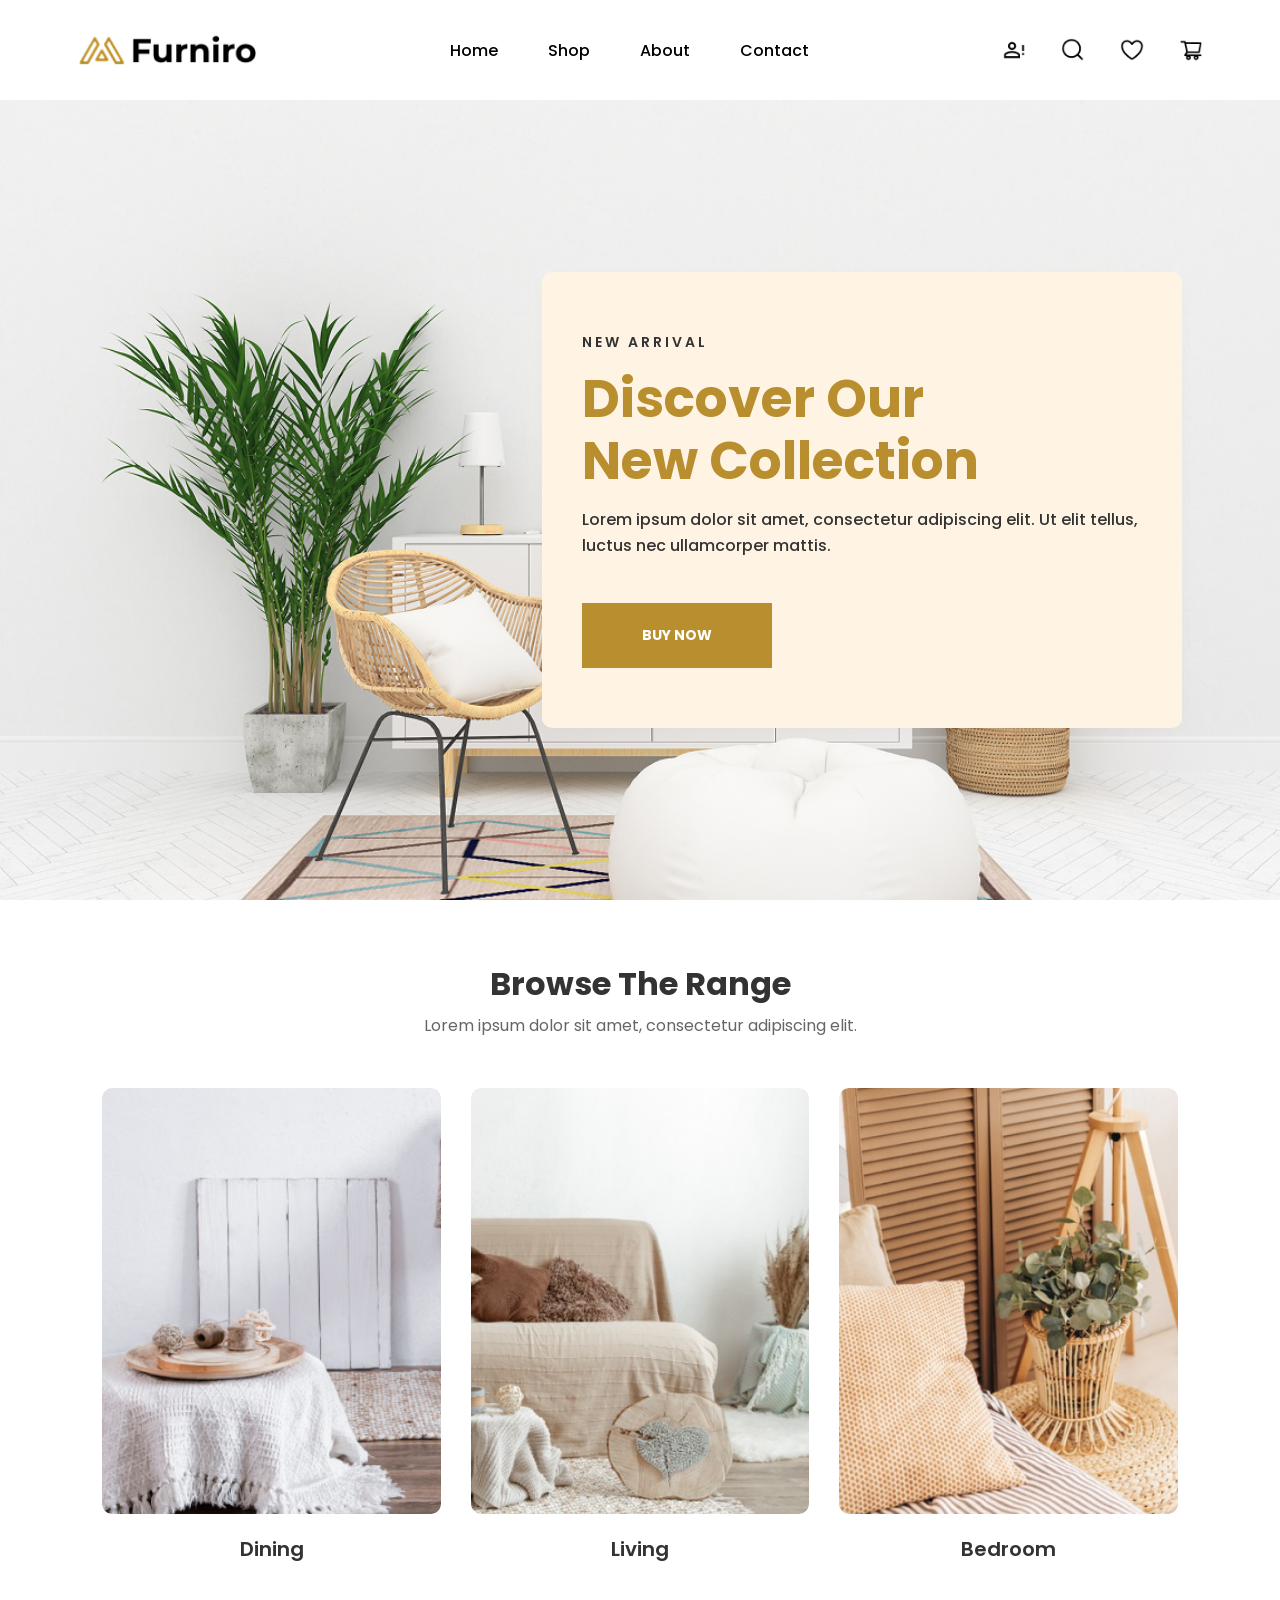
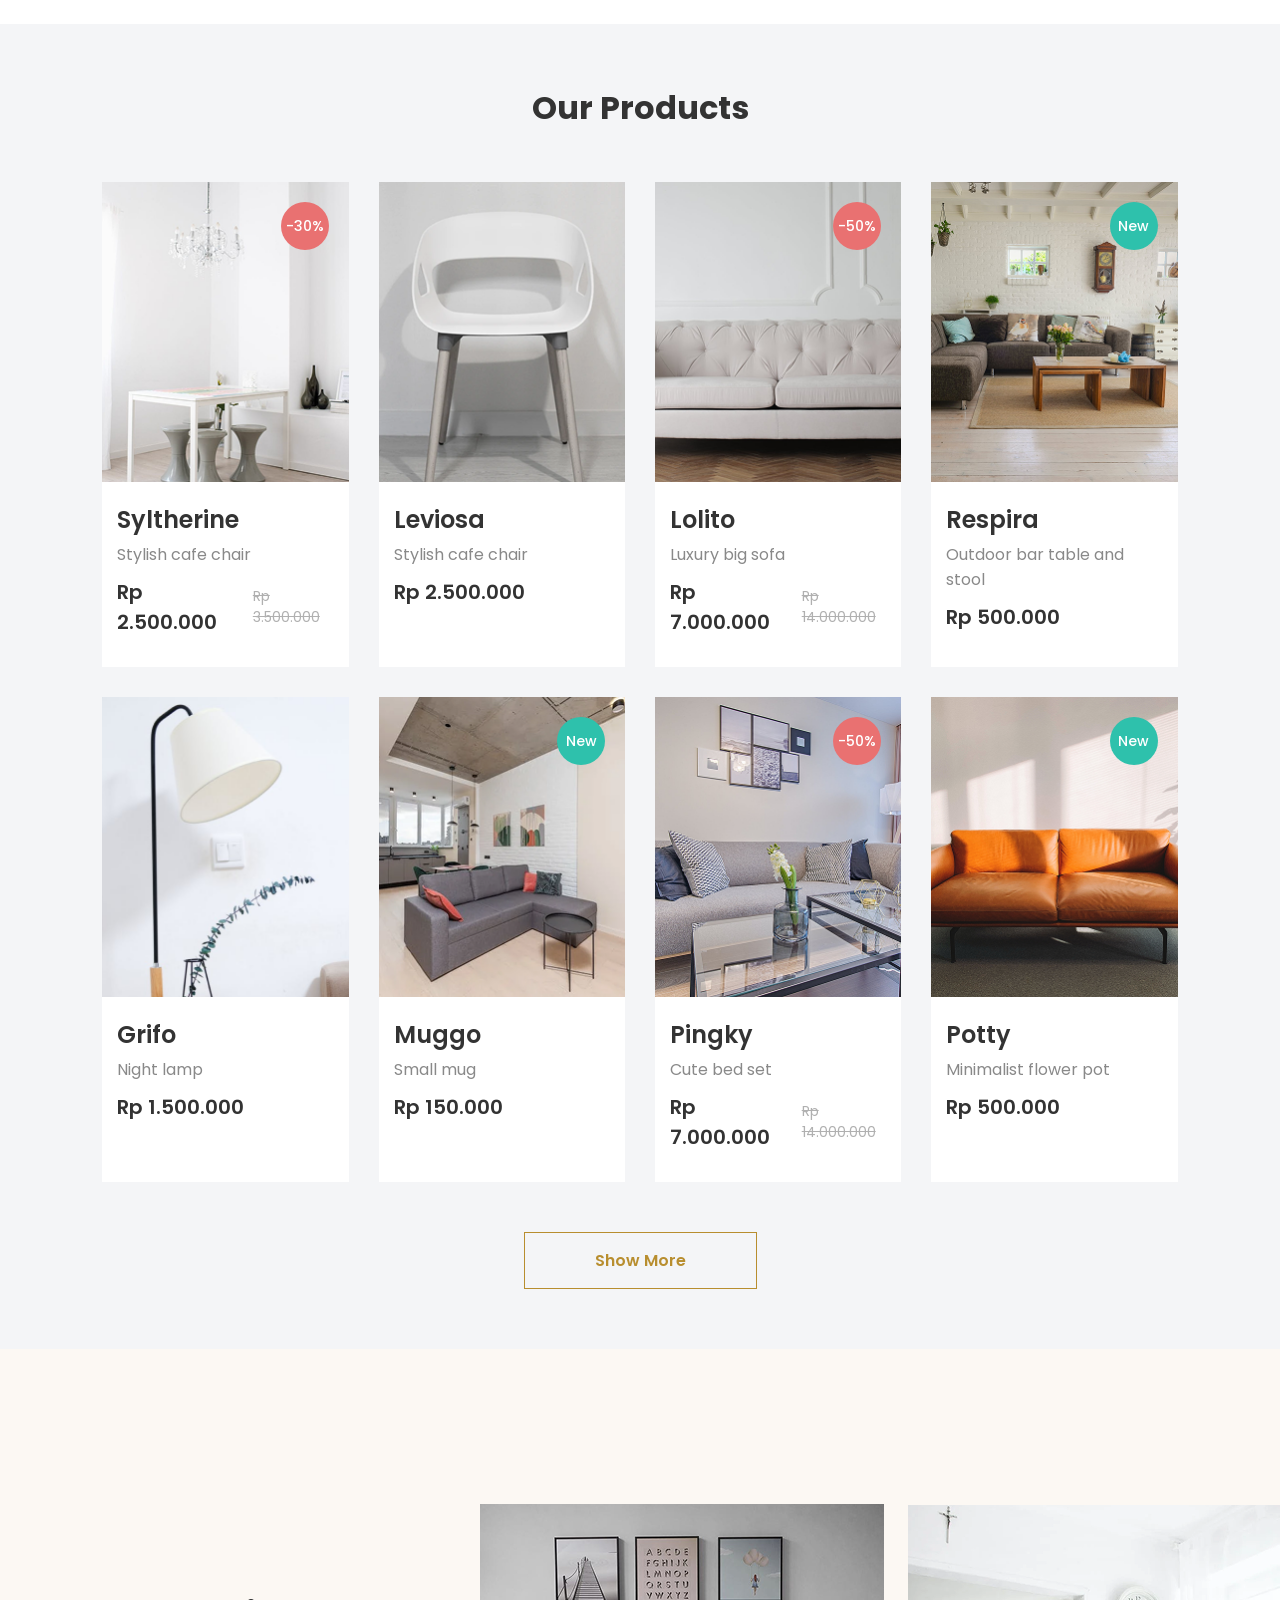
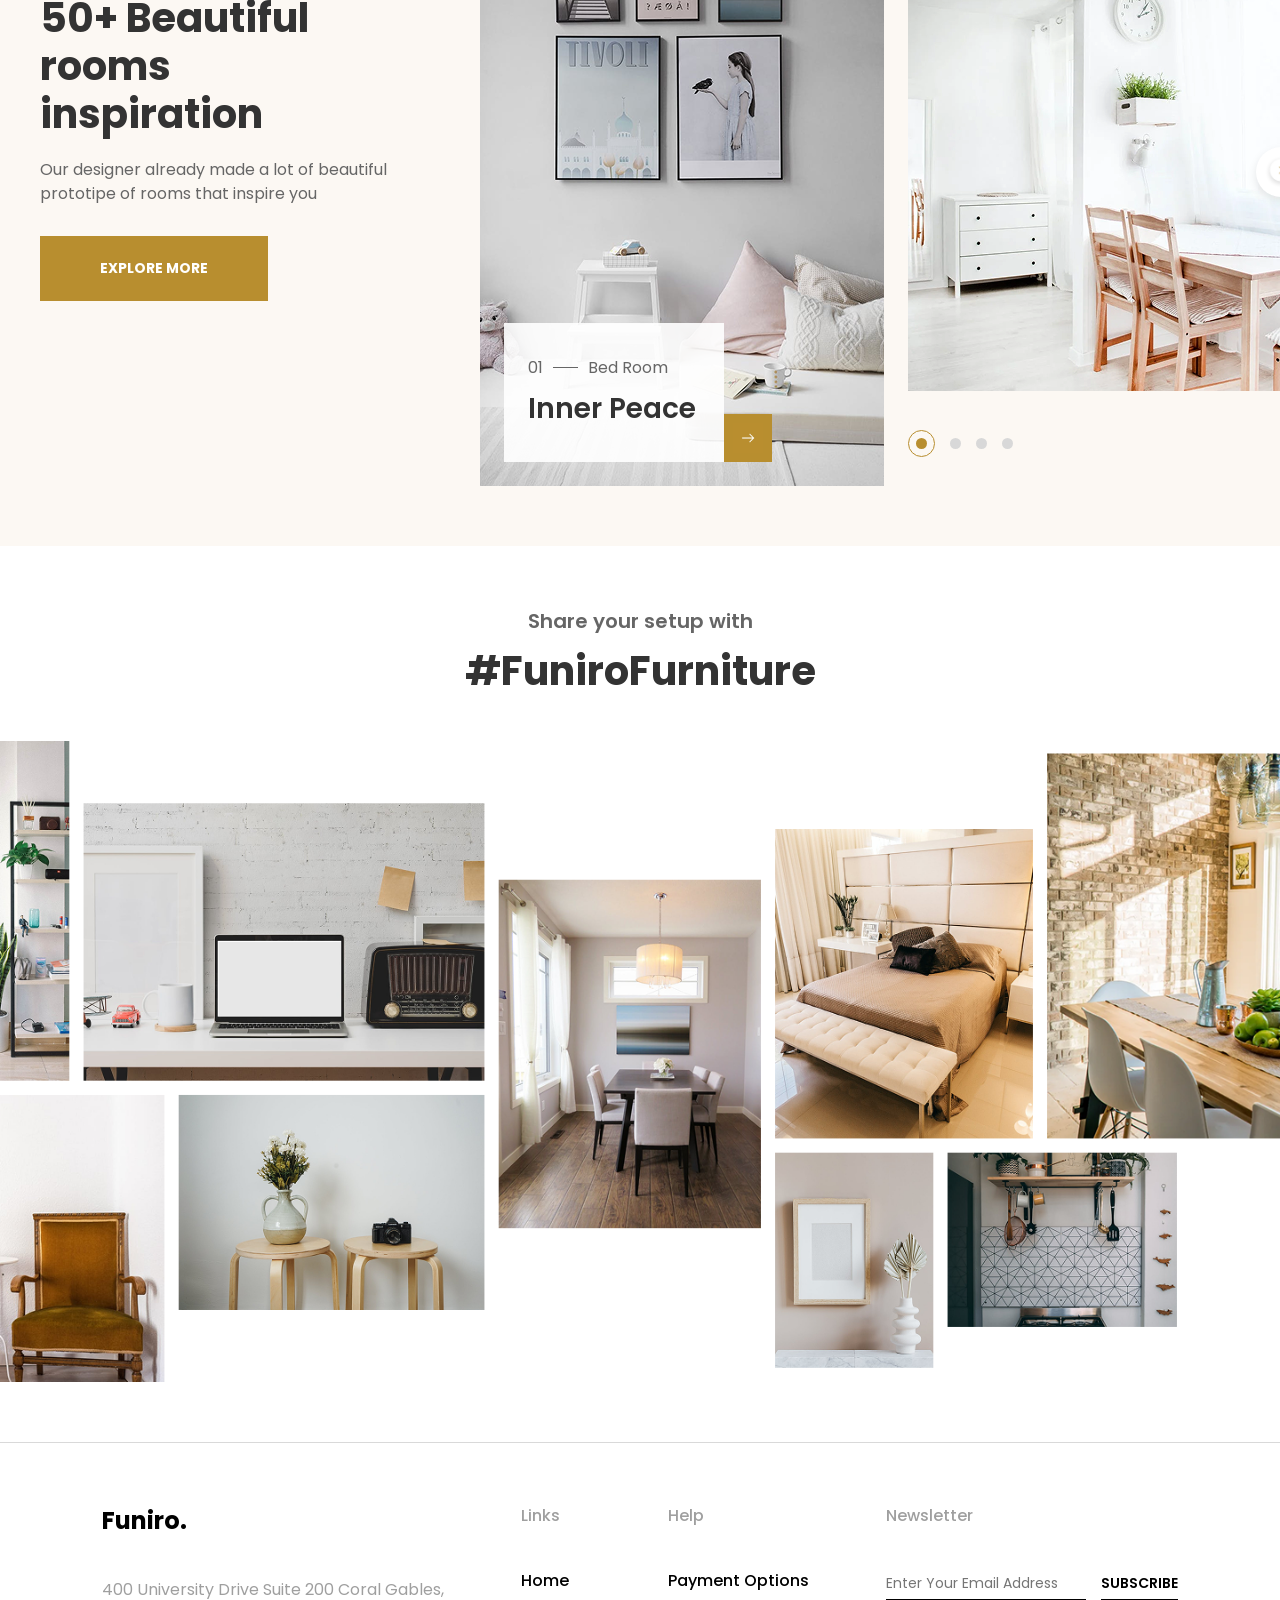
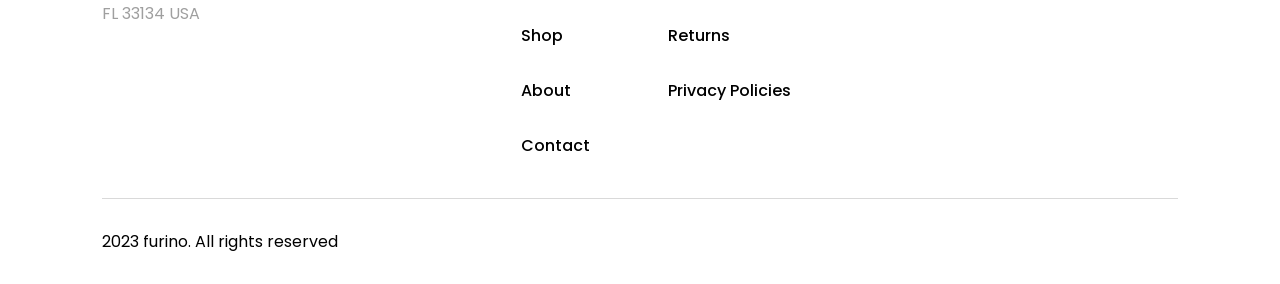
==== index.html @ 0ab1d0bd "Add files via upload" ====
<!DOCTYPE html>
<html lang="en">
<head>
    <meta charset="UTF-8">
    <meta name="viewport" content="width=device-width, initial-scale=1.0">
    <title>Furniro | Home</title>
    <link rel="preconnect" href="https://fonts.googleapis.com">
    <link rel="preconnect" href="https://fonts.gstatic.com" crossorigin>
    <link href="https://fonts.googleapis.com/css2?family=Poppins:wght@400;500;600;700;800&display=swap" rel="stylesheet">
    
    <link rel="stylesheet" href="./asset/styles/style.css">
    <link rel="stylesheet" href="./asset/styles/responsive.css">
    <link rel="icon" type="image/png" href="./asset/images/icon.png">
</head>
<body>

    <!-- Navbar Section Start -->

    <header class="navbar">
        <div class="logo">
            <img src="./asset/images/logo.png" alt="Furniro Logo"> 
        </div>
        <nav class="nav-links">
            <a href="#">Home</a>
            <a href="#">Shop</a>
            <a href="#">About</a>
            <a href="#">Contact</a>
        </nav>
        <div class="nav-icons">
            <a href="#"><img src="asset/images/user.png" alt="User Profile"></a>
            <a href="#"><img src="asset/images/magnify.png" alt="Search"></a>
            <a href="#"><img src="asset/images/heart.png" alt="Favorites"></a>
            <a href="#"><img src="asset/images/cart.png" alt="Shopping Cart"></a>
        </div>
        <!-- Mobile Menu Icon Start-->
        <div class="menu-bar">
            <svg xmlns="http://www.w3.org/2000/svg" width="1em" height="1em" viewBox="0 0 24 24">
  <path d="M0 0h24v24H0z" fill="none" />
  <path fill="currentColor" d="M4 18q-.425 0-.712-.288T3 17t.288-.712T4 16h16q.425 0 .713.288T21 17t-.288.713T20 18zm0-5q-.425 0-.712-.288T3 12t.288-.712T4 11h16q.425 0 .713.288T21 12t-.288.713T20 13zm0-5q-.425 0-.712-.288T3 7t.288-.712T4 6h16q.425 0 .713.288T21 7t-.288.713T20 8z" />
</svg>
        </div>
        <!--Mobile Menu Icon End -->
        </header>
    <!-- Navbar Section End -->

<!-- Main Content Start -->
    <main>

    <!-- Hero Section Start -->
        <section class="hero">
            <div class="hero-content">
                <span class="subtitle">New Arrival</span>
                <h1>Discover Our <br>New Collection</h1>
                <p>Lorem ipsum dolor sit amet, consectetur adipiscing elit. Ut elit tellus, luctus nec ullamcorper mattis.</p>
                <a href="#" class="btn">BUY NOW</a>
            </div>
        </section>




<!-- Hero Section End -->

<!-- Browse The Range Section Start -->
        <section class="browse-range">
        <div class="section-title">
            <h2>Browse The Range</h2>
            <p>Lorem ipsum dolor sit amet, consectetur adipiscing elit.</p>
        </div>
        <div class="cards-container">
            <div class="card">
                <img src="./asset/images/dining.png" alt="Dining Room">
                <h3>Dining</h3>
            </div>
            <div class="card">
                <img src="./asset/images/living.png" alt="Living Room">
                <h3>Living</h3>
            </div>
            <div class="card">
                <img src="./asset/images/bedroom.png" alt="Bedroom">
                <h3>Bedroom</h3>
            </div>
        </div>
    </section>
<!-- Browse The Range Section End -->



<!-- Our Products Section Start -->
    <section class="our-products">
        <div class="section-title">
            <h2>Our Products</h2>
        </div>
        
        <div class="product-grid">
            <div class="product-card">
                <div class="product-image-wrapper">
                    <img src="./asset/images/syltherine.png" alt="Syltherine">
                    <span class="badge discount">-30%</span>
                    <div class="card-overlay">
                        <button class="add-to-cart">Add to cart</button>
                        <div class="overlay-links">
                            <a href="#"><img src="./asset/images/share-icon.png" alt=""></a>
                            <a href="#"><img src="./asset/images/compare-icon.png" alt=""></a>
                            <a href="#"><img src="./asset/images/like-icon.png" alt=""></a>
                        </div>
                    </div>
                </div>
                <div class="product-info">
                    <h3>Syltherine</h3>
                    <p>Stylish cafe chair</p>
                    <div class="product-price">
                        <span class="current">Rp 2.500.000</span>
                        <span class="old">Rp 3.500.000</span>
                    </div>
                </div>
            </div>

            <div class="product-card">
                <div class="product-image-wrapper">
                    <img src="./asset/images/leviosa.png" alt="Leviosa">
                    <div class="card-overlay">
                        <button class="add-to-cart">Add to cart</button>
                        <div class="overlay-links">
                            <a href="#"><img src="./asset/images/share-icon.png" alt=""></a>
                            <a href="#"><img src="./asset/images/compare-icon.png" alt=""></a>
                            <a href="#"><img src="./asset/images/like-icon.png" alt=""></a>
                        </div>
                    </div>
                </div>
                <div class="product-info">
                    <h3>Leviosa</h3>
                    <p>Stylish cafe chair</p>
                    <div class="product-price">
                        <span class="current">Rp 2.500.000</span>
                    </div>
                </div>
            </div>

            <div class="product-card">
                <div class="product-image-wrapper">
                    <img src="./asset/images/lolito.png" alt="Lolito">
                    <span class="badge discount">-50%</span>
                    <div class="card-overlay">
                        <button class="add-to-cart">Add to cart</button>
                        <div class="overlay-links">
                            <a href="#"><img src="./asset/images/share-icon.png" alt=""></a>
                            <a href="#"><img src="./asset/images/compare-icon.png" alt=""></a>
                            <a href="#"><img src="./asset/images/like-icon.png" alt=""></a>
                        </div>
                    </div>
                </div>
                <div class="product-info">
                    <h3>Lolito</h3>
                    <p>Luxury big sofa</p>
                    <div class="product-price">
                        <span class="current">Rp 7.000.000</span>
                        <span class="old">Rp 14.000.000</span>
                    </div>
                </div>
            </div>

            <div class="product-card">
                <div class="product-image-wrapper">
                    <img src="./asset/images/respira.png" alt="Respira">
                    <span class="badge new">New</span>
                    <div class="card-overlay">
                        <button class="add-to-cart">Add to cart</button>
                        <div class="overlay-links">
                            <a href="#"><img src="./asset/images/share-icon.png" alt=""></a>
                            <a href="#"><img src="./asset/images/compare-icon.png" alt=""></a>
                            <a href="#"><img src="./asset/images/like-icon.png" alt=""></a>
                        </div>
                    </div>
                </div>
                <div class="product-info">
                    <h3>Respira</h3>
                    <p>Outdoor bar table and stool</p>
                    <div class="product-price">
                        <span class="current">Rp 500.000</span>
                    </div>
                </div>
            </div>

            <div class="product-card">
                <div class="product-image-wrapper">
                    <img src="./asset/images/grifo.png" alt="Grifo">
                    <div class="card-overlay">
                        <button class="add-to-cart">Add to cart</button>
                        <div class="overlay-links">
                            <a href="#"><img src="./asset/images/share-icon.png" alt=""></a>
                            <a href="#"><img src="./asset/images/compare-icon.png" alt=""></a>
                            <a href="#"><img src="./asset/images/like-icon.png" alt=""></a>
                        </div>
                    </div>
                </div>
                <div class="product-info">
                    <h3>Grifo</h3>
                    <p>Night lamp</p>
                    <div class="product-price">
                        <span class="current">Rp 1.500.000</span>
                    </div>
                </div>
            </div>

            <div class="product-card">
                <div class="product-image-wrapper">
                    <img src="./asset/images/muggo.png" alt="Muggo">
                    <span class="badge new">New</span>
                    <div class="card-overlay">
                        <button class="add-to-cart">Add to cart</button>
                        <div class="overlay-links">
                            <a href="#"><img src="./asset/images/share-icon.png" alt=""></a>
                            <a href="#"><img src="./asset/images/compare-icon.png" alt=""></a>
                            <a href="#"><img src="./asset/images/like-icon.png" alt=""></a>
                        </div>
                    </div>
                </div>
                <div class="product-info">
                    <h3>Muggo</h3>
                    <p>Small mug</p>
                    <div class="product-price">
                        <span class="current">Rp 150.000</span>
                    </div>
                </div>
            </div>

            <div class="product-card">
                <div class="product-image-wrapper">
                    <img src="./asset/images/pingky.png" alt="Pingky">
                    <span class="badge discount">-50%</span>
                    <div class="card-overlay">
                        <button class="add-to-cart">Add to cart</button>
                        <div class="overlay-links">
                            <a href="#"><img src="./asset/images/share-icon.png" alt=""></a>
                            <a href="#"><img src="./asset/images/compare-icon.png" alt=""></a>
                            <a href="#"><img src="./asset/images/like-icon.png" alt=""></a>
                        </div>
                    </div>
                </div>
                <div class="product-info">
                    <h3>Pingky</h3>
                    <p>Cute bed set</p>
                    <div class="product-price">
                        <span class="current">Rp 7.000.000</span>
                        <span class="old">Rp 14.000.000</span>
                    </div>
                </div>
            </div>

            <div class="product-card">
                <div class="product-image-wrapper">
                    <img src="./asset/images/potty.png" alt="Potty">
                    <span class="badge new">New</span>
                    <div class="card-overlay">
                        <button class="add-to-cart">Add to cart</button>
                        <div class="overlay-links">
                            <a href="#"><img src="./asset/images/share-icon.png" alt=""></a>
                            <a href="#"><img src="./asset/images/compare-icon.png" alt=""></a>
                            <a href="#"><img src="./asset/images/like-icon.png" alt=""></a>
                        </div>
                    </div>
                </div>
                <div class="product-info">
                    <h3>Potty</h3>
                    <p>Minimalist flower pot</p>
                    <div class="product-price">
                        <span class="current">Rp 500.000</span>
                    </div>
                </div>
            </div>

        </div>

        <div class="show-more-container">
            <a href="#" class="btn-outline">Show More</a>
        </div>
    </section>
    <!-- Our Products Section End -->




    <!-- Room Inspiration Section Start -->
    <section class="room-inspiration">
        
        <div class="inspiration-text">
            <h2>50+ Beautiful rooms <br> inspiration</h2>
            <p>Our designer already made a lot of beautiful prototipe of rooms that inspire you</p>
            <a href="#" class="btn">Explore More</a>
        </div>

        <div class="inspiration-carousel">
            
            <div class="slide main-slide">
                <img src="./asset/images/room1.png" alt="Inner Peace Bedroom">
                <div class="slide-content">
                    <div class="slide-meta">
                        <span>01</span>
                        <div class="line"></div>
                        <span>Bed Room</span>
                    </div>
                    <h3>Inner Peace</h3>
                    <a href="#" class="slide-arrow">
                        <img src="./asset/images/arrow-right-white.png" alt="Next">
                    </a>
                </div>
            </div>

            <div class="slide side-slide">
                <img src="./asset/images/room2.png" alt="Modern Room">
            </div>

            <div class="slide side-slide third-slide">
                <img src="./asset/images/room3.png" alt="Vintage Room">
            </div>

            <div class="carousel-controls">
                <div class="dots">
                    <span class="dot active">
                        <span class="dot-inner"></span>
                    </span>
                    <span class="dot"></span>
                    <span class="dot"></span>
                    <span class="dot"></span>
                </div>
                <button class="next-btn">
                    <img src="./asset/images/arrow-right-gold.png" alt="Next">
                </button>
            </div>

        </div>
    </section>
<!-- Room Inspiration Section End -->



    <!-- Share Your Setup Section Start -->
    <section class="share-setup">
        <div class="setup-text">
            <p>Share your setup with</p>
            <h2>#FuniroFurniture</h2>
        </div>
        
        <div class="setup-gallery">
            <img src="./asset/images/setup-gallery.png" alt="Funiro Furniture Fan Gallery">
        </div>
    </section>
    </main>
<!--Share Your Setup Section End-->





    <!-- Footer Section Start -->
    <footer class="footer">
        <div class="footer-container">
            <div class="footer-content">
                <!--Brand Column -->
                <div class="footer-col brand-col">
                    <h2>Funiro.</h2>
                    <p>400 University Drive Suite 200 Coral Gables,<br>FL 33134 USA</p>
                </div>
                
                <!--Links Column -->
                <div class="footer-col">
                    <h4>Links</h4>
                    <ul>
                        <li><a href="#">Home</a></li>
                        <li><a href="#">Shop</a></li>
                        <li><a href="#">About</a></li>
                        <li><a href="#">Contact</a></li>
                    </ul>
                </div>
                
                <!--Help Column -->
                <div class="footer-col">
                    <h4>Help</h4>
                    <ul>
                        <li><a href="#">Payment Options</a></li>
                        <li><a href="#">Returns</a></li>
                        <li><a href="#">Privacy Policies</a></li>
                    </ul>
                </div>
                
                <!--Newsletter Column -->
                <div class="footer-col newsletter-col">
                    <h4>Newsletter</h4>
                    <form action="#">
                        <input type="email" placeholder="Enter Your Email Address" required>
                        <button type="submit">SUBSCRIBE</button>
                    </form>
                </div>
            </div>
            
            <div class="footer-bottom">
                <p>2023 furino. All rights reserved</p>
            </div>
        </div>
    </footer>
    <!-- Footer Section End -->
    </body>
</html>
---- asset/styles/style.css ----
:root {
    --primary-gold: #B88E2F;
    --primary-bg: #FFF3E3;
    --text-dark: #333333;
    --text-light: #666666;
    --white: #FFFFFF;
}

* {
    margin: 0;
    padding: 0;
    box-sizing: border-box;
    font-family: 'Poppins', sans-serif;
}

body {
    background-color: var(--white);
    color: var(--text-dark);
    overflow-x: hidden;
    width: 100%;
    position: relative;
}

/* --- Navigation Bar Section --- */
.navbar {
    display: flex;
    justify-content: space-between;
    align-items: center;
    padding: 0 6%;
    background-color: var(--white);
    height: 100px;
}

.logo {
    display: flex;
    align-items: center;
}

.logo img {
    height: 40px; 
    width: auto;
    display: block;
}

.nav-links {
    display: flex;
    gap: 50px;
}

.nav-links a {
    text-decoration: none;
    color: #000000;
    font-weight: 500;
    font-size: 16px;
    transition: color 0.3s ease;
}

.nav-links a:hover {
    color: var(--primary-gold);
}

.nav-icons {
    display: flex;
    gap: 35px;
    align-items: center;
}

.nav-icons a {
    display: flex;
    align-items: center;
    transition: transform 0.2s ease;
}

.nav-icons a img {
    width: 24px;
    height: 24px;
}

.nav-icons a:hover {
    transform: scale(1.05);
}

/* --- Hero Section --- */
.hero {
    background-image: url('../images/hero-bg.png'); 
    background-size: cover;
    background-position: center;
    background-repeat: no-repeat;
    height: calc(100vh - 100px); 
    display: flex;
    justify-content: flex-end;
    align-items: center;
    padding: 0 4%;
    background-color: #f5f5f5; 
}


.hero-1 {
    background-image: url('../images/backbg.png'); 
    background-size: cover;
    background-position: center;
    background-repeat: no-repeat;
    height: calc(100vh - 100px); 
    display: flex;
    justify-content: flex-end;
    align-items: center;
    padding: 0 4%;
    background-color: #f5f5f5; 
}
/* Card Section */
.hero-content {
    background-color: var(--primary-bg);
    padding: 60px 40px 60px 40px;
    max-width: 640px;
    border-radius: 10px; 
    box-shadow: 0 4px 20px rgba(0, 0, 0, 0.02); 
    margin-right: 4%;
}

.hero-content .subtitle {
    display: block;
    font-size: 14px;
    font-weight: 600;
    letter-spacing: 3px;
    color: var(--text-dark);
    text-transform: uppercase;
    margin-bottom: 15px;
}

.hero-content h1 {
    font-size: 52px;
    font-weight: 700;
    line-height: 1.2;
    color: var(--primary-gold);
    margin-bottom: 15px;
}

.hero-content p {
    font-size: 16px;
    font-weight: 500;
    line-height: 1.6;
    color: var(--text-dark);
    margin-bottom: 45px;
}

/* Button Section */
.btn {
    display: inline-block;
    background-color: var(--primary-gold);
    color: var(--white);
    padding: 22px 60px;
    text-decoration: none;
    font-weight: 700;
    font-size: 14px;
    text-transform: uppercase;
    transition: background-color 0.3s ease;
    border: none;
}

.btn:hover {
    background-color: #9e7a28; 
}



/* ---Browse The Range Section --- */
.browse-range {
    padding: 60px 8%;
    background-color: var(--white);
}

.section-title {
    text-align: center;
    margin-bottom: 50px;
}

.section-title h2 {
    font-size: 32px;
    font-weight: 700;
    color: var(--text-dark);
    margin-bottom: 5px;
}

.section-title p {
    font-size: 16px;
    color: var(--text-light);
}


.cards-container {
    display: grid;
    grid-template-columns: repeat(auto-fit, minmax(300px, 1fr));
    gap: 30px;
    max-width: 1200px; 
    margin: 0 auto; 
}

.card {
    width: 100%;
    text-align: center;
    cursor: pointer;
}

.card img {
    width: 100%; 
    height: auto;
    object-fit: cover;
    border-radius: 10px;
    margin-bottom: 20px;
    display: block; 
    transition: transform 0.3s ease, box-shadow 0.3s ease;
}

.card h3 {
    font-size: 20px;
    font-weight: 600;
    color: var(--text-dark);
    transition: color 0.3s ease;
}

/* ---Hover Effects --- */
.card:hover img {
    transform: translateY(-8px); 
    box-shadow: 0 12px 24px rgba(0, 0, 0, 0.15); 
}

.card:hover h3 {
    color: var(--primary-gold); 
}

/* ---Our Products Section --- */
.our-products {
    padding: 60px 8%;
    background-color: #F4F5F7; 
}

.product-grid {
    display: grid;
    grid-template-columns: repeat(4, 1fr); 
    gap: 30px;
    max-width: 1200px; 
    margin: 0 auto 50px auto; 
}

.product-card {
    background-color: var(--white);
    position: relative;
    transition: box-shadow 0.3s ease;
}

/* Overall card hover */
.product-card:hover {
    box-shadow: 0 10px 20px rgba(0, 0, 0, 0.05);
}

.product-image-wrapper {
    position: relative;
    overflow: hidden;
}

.product-image-wrapper img {
    width: 100%;
    height: 300px; 
    object-fit: cover;
    display: block;
}

/* Discount and New */
.badge {
    position: absolute;
    top: 20px;
    right: 20px;
    height: 48px;
    width: 48px;
    border-radius: 50%;
    display: flex;
    justify-content: center;
    align-items: center;
    color: var(--white);
    font-size: 14px;
    font-weight: 500;
    z-index: 2;
}

.badge.discount { background-color: #E97171; }
.badge.new { background-color: #2EC1AC; }

.product-image-wrapper::before {
    content: '';
    position: absolute;
    top: 0;
    left: 0;
    width: 100%;
    height: 100%;
    background-color: rgba(58, 58, 58, 0.72);
    opacity: 0;
    transition: opacity 0.3s ease;
    z-index: 1;
}

.card-overlay {
    position: absolute;
    top: 50%;
    left: 50%;
    transform: translate(-50%, -50%);
    width: 100%;
    display: flex;
    flex-direction: column;
    align-items: center;
    gap: 20px;
    opacity: 0;
    transition: opacity 0.3s ease;
    z-index: 3;
}


.product-card:hover .product-image-wrapper::before,
.product-card:hover .card-overlay {
    opacity: 1;
}

/* Overlay Elements */
.add-to-cart {
    background-color: var(--white);
    color: var(--primary-gold);
    border: none;
    padding: 12px 45px;
    font-weight: 600;
    font-size: 16px;
    cursor: pointer;
    transition: background-color 0.3s ease, color 0.3s ease;
}

.add-to-cart:hover {
    background-color: var(--primary-gold);
    color: var(--white);
}

.overlay-links {
    display: flex;
    justify-content: center;
    align-items: center;
    gap: 15px; 
    width: 100%;
}

.overlay-links a {
    color: var(--white);
    text-decoration: none;
    font-size: 16px; 
    font-weight: 600;
    display: flex;
    align-items: center;
    gap: 8px; 
    white-space: nowrap; 
    transition: color 0.2s ease;
}

.overlay-links a img {
    width: 60px; 
    height: 20px; 
    display: block;
    flex-shrink: 0; 
    object-fit: contain; 
}

.overlay-links a:hover {
    color: var(--primary-gold);
}


.product-info {
    padding: 20px 15px 30px 15px;
}

.product-info h3 {
    font-size: 24px;
    font-weight: 600;
    color: var(--text-dark);
    margin-bottom: 5px;
}

.product-info p {
    font-size: 16px;
    color: #898989;
    margin-bottom: 10px;
}

.product-price {
    display: flex;
    align-items: center;
    gap: 15px;
}

.product-price .current {
    font-size: 20px;
    font-weight: 600;
    color: var(--text-dark);
}

.product-price .old {
    font-size: 14px;
    color: #B0B0B0;
    text-decoration: line-through;
}

/* Show More Button */
.show-more-container {
    text-align: center;
}

.btn-outline {
    display: inline-block;
    border: 1px solid var(--primary-gold);
    color: var(--primary-gold);
    padding: 15px 70px;
    text-decoration: none;
    font-weight: 600;
    background-color: transparent;
    transition: all 0.3s ease;
}

.btn-outline:hover {
    background-color: var(--primary-gold);
    color: var(--white);
}







/* --- Room Inspiration Section --- */
.room-inspiration {
    display: flex;
    justify-content: flex-start;
    align-items: center;
    padding: 60px 0; 
    max-width: 1200px; 
    margin: 0 auto; 
    position: relative; 
    z-index: 1;
}
.room-inspiration::before {
    content: "";
    position: absolute;
    top: 0;
    left: -50vw; 
    width: 200vw; 
    height: 100%;
    background-color: #FCF8F3;
    z-index: -1; 
}

/* Text Section */
.inspiration-text {
    flex: 0 0 400px; 
    margin-right: 40px; 
    padding-right: 0; 
}

.inspiration-text h2 {
    font-size: 40px;
    font-weight: 700;
    color: var(--text-dark);
    line-height: 1.2;
    margin-bottom: 20px;
}

.inspiration-text p {
    font-size: 16px;
    color: var(--text-light);
    margin-bottom: 30px;
    line-height: 1.5;
}

/* Carousel Section */
.inspiration-carousel {
    display: flex;
    gap: 24px;
    align-items: center; 
    flex-wrap: nowrap; 
    position: relative;
    width: 100%;
}
.slide {
    flex: 0 0 auto; 
    position: relative;
}

.slide img {
    object-fit: cover;
    display: block;
}

/* Main Active Slide */
.main-slide {
    position: relative;
    margin-top: 95px;
}

.main-slide img {
    width: 404px;
    height: 582px;
    object-fit: cover;
}

/* The Info Box over the main slide */
.slide-content {
    position: absolute;
    bottom: 24px;
    left: 24px;
    background-color: rgba(255, 255, 255, 0.9); 
    padding: 32px 24px;
    min-width: 220px; 
    display: flex;
    flex-direction: column;
    gap: 8px;
}

.slide-meta {
    display: flex;
    align-items: center;
    gap: 10px;
    font-size: 16px;
    color: var(--text-light);
}

.slide-meta .line {
    width: 25px;
    height: 1px;
    background-color: var(--text-light);
}

.slide-content h3 {
    font-size: 28px;
    font-weight: 600;
    color: var(--text-dark);
}

/* The Gold Arrow Box */
.slide-arrow {
    position: absolute;
    bottom: 0;
    right: -48px;
    background-color: var(--primary-gold);
    width: 48px;
    height: 48px;
    display: flex;
    justify-content: center;
    align-items: center;
    transition: opacity 0.3s ease; 
}

.slide-arrow:hover {
    background-color: var(--primary-gold);
    opacity: 0.85; 
}

.slide-arrow img {
    width: 20px;
    height: 20px;
    transform: scale(1.5); 
    display: block;
}

/* Second Slides */
.side-slide img {
    width: 372px;
    height: 486px;
    object-fit: cover;
}

/* Carousel Controls */
.carousel-controls {
    position: absolute;
    bottom: 29px; 
    left: 428px; 
    display: flex;
    align-items: center;
    gap: 30px;
    z-index: 10; 
}

.dots {
    display: flex;
    gap: 15px;
    align-items: center;
}

.dot {
    width: 11px;
    height: 11px;
    border-radius: 50%;
    background-color: #D8D8D8;
    cursor: pointer;
    position: relative;
    display: flex;
    justify-content: center;
    align-items: center;
    transition: all 0.3s ease;
}

/* Active Dot with Ring */
.dot.active {
    background-color: transparent;
    width: 27px;
    height: 27px;
    border: 1px solid var(--primary-gold);
}

.dot.active .dot-inner {
    width: 11px;
    height: 11px;
    border-radius: 50%;
    background-color: var(--primary-gold);
}

/* Next Button */
.next-btn {
    width: 50px;
    height: 50px;
    border-radius: 50%;
    background-color: var(--white);
    border: none;
    box-shadow: 0 4px 10px rgba(0, 0, 0, 0.1);
    display: flex;
    justify-content: center;
    align-items: center;
    cursor: pointer;
    z-index: 10;
    position: absolute;
    bottom: 260px; 
    left: 348px; 
}
.next-btn:hover {
    transform: scale(1.1);
}

.next-btn img {
    width: 24px;
    height: 24px;
    transform: scale(1.5); 
    display: block;
}




/* Share Setup Section */
.share-setup {
    padding: 60px 0;
    background-color: var(--white);
    text-align: center; 
    overflow: hidden; 
}

.setup-text {
    margin-bottom: 40px;
}

.setup-text p {
    font-size: 20px;
    font-weight: 600;
    color: var(--text-light);
    margin-bottom: 5px;
}

.setup-text h2 {
    font-size: 40px;
    font-weight: 700;
    color: var(--text-dark);
}

.setup-gallery {
    width: 100%; 
    display: flex;
    justify-content: center;
}

.setup-gallery img {
    width: 100%;
    max-width: 1800px; 
    height: auto;
    object-fit: contain;
}




/* Footer Section */
.footer {
    background-color: var(--white);
    border-top: 1px solid #D9D9D9; 
    padding: 60px 8% 30px 8%;
}

.footer-container {
    max-width: 1200px;
    margin: 0 auto;
}

.footer-content {
    display: flex;
    justify-content: space-between;
    flex-wrap: wrap;
    gap: 40px;
    padding-bottom: 40px;
    border-bottom: 1px solid #D9D9D9; 
    margin-bottom: 30px;
}

.footer-col h2 {
    font-size: 24px;
    font-weight: 700;
    color: #000000;
    margin-bottom: 40px;
}

.footer-col p {
    font-size: 16px;
    color: #9F9F9F;
    line-height: 1.5;
}

.footer-col h4 {
    font-size: 16px;
    font-weight: 500;
    color: #9F9F9F;
    margin-bottom: 40px;
}

.footer-col ul {
    list-style: none;
    display: flex;
    flex-direction: column;
    gap: 30px;
}

.footer-col ul a {
    text-decoration: none;
    font-size: 16px;
    font-weight: 500;
    color: #000000;
    transition: color 0.3s ease;
}

.footer-col ul a:hover {
    color: var(--primary-gold);
}

/* Newsletter Form */
.newsletter-col form {
    display: flex;
    gap: 15px;
    align-items: center;
}

.newsletter-col input {
    border: none;
    border-bottom: 1px solid #000000;
    padding: 5px 0;
    font-size: 14px;
    color: #9F9F9F;
    outline: none;
    width: 200px;
    background: transparent;
}

.newsletter-col button {
    border: none;
    border-bottom: 1px solid #000000;
    background: transparent;
    padding: 5px 0;
    font-size: 14px;
    font-weight: 600;
    color: #000000;
    cursor: pointer;
    transition: color 0.3s ease, border-color 0.3s ease;
}

.newsletter-col button:hover {
    color: var(--primary-gold);
    border-bottom-color: var(--primary-gold);
}

/* Copyright Bar */
.footer-bottom p {
    font-size: 16px;
    color: #000000;
}


/* Hamburger Menu */
.menu-bar {
    display: none; 
}

.menu-bar svg {
    width: 32px;
    height: 32px;
    color: var(--text-dark);
}

.hero-banner {
            background-image: linear-gradient(rgba(255, 255, 255, 0.6), rgba(255, 255, 255, 0.6)), url('../images/backbg.png');
            background-position: center;
            background-size: cover;
            background-repeat: no-repeat;
            min-height: 315px; 
        }

.custom-pagination .page-link {
        background-color: #F9F1E7; /* Light beige */
        color: #000;
        border: none;
        border-radius: 10px;
        width: 60px;
        height: 60px;
        display: flex;
        align-items: center;
        justify-content: center;
        font-size: 1.1rem;
    }
    
    .custom-pagination .page-link:hover {
        background-color: #e8e0d5;
    }

    .custom-pagination .page-item.active .page-link {
        background-color: #B88E2F; /* Furniro Gold */
        color: #fff;
    }

    .custom-pagination .page-next .page-link {
        width: 98px; /* Wider button for 'Next' */
        font-weight: 300;
    }       













    .footer-links a {
    color: #000;
    text-decoration: none;
    font-weight: 500;
    display: block;
    margin-bottom: 1.5rem;
}
.footer-heading {
    color: #9F9F9F;
    font-weight: 500;
    margin-bottom: 2.5rem;
}
.newsletter-input {
    border: none;
    border-bottom: 1px solid #000;
    border-radius: 0;
    padding-left: 0;
    font-size: 0.9rem;
}
.newsletter-input:focus {
    box-shadow: none;
    border-bottom: 2px solid #000;
}
.newsletter-btn {
    border: none;
    border-bottom: 1px solid #000;
    border-radius: 0;
    background: transparent;
    font-weight: 600;
    padding-right: 0;
    padding-left: 0;
    font-size: 0.9rem;
}
---- asset/styles/responsive.css ----
/* --- Large Screens & Tablets (Max 1024px) --- */
@media (max-width: 1024px) {
    html body {
    max-width: 100vw;
    width: 100%;
    overflow-x: hidden;
    position: relative;
    box-sizing: border-box;
    }

    * {
    max-width: 100%; 
    }
    .product-grid {
        display: block;
        text-align: center;
    }
    .product-card {
        display: inline-block;
        width: 45%; 
        margin: 15px;
        text-align: left;
        vertical-align: top;
    }
    
    .room-inspiration {
        display: block;
        padding: 50px 5%;
        text-align: center;
    }
    .inspiration-text {
        display: block;
        padding-right: 0;
        margin-bottom: 40px;
    }
    .inspiration-carousel {
        display: block;
        text-align: center;
    }
    .third-slide {
        display: none !important; 
    }
}















/* --- Tablets & Small Laptops (Max 991px) --- */
@media (max-width: 991px) {
    html body {
    max-width: 100vw;
    width: 100%;
    overflow-x: hidden;
    position: relative;
    box-sizing: border-box;
    }

    * {
    max-width: 100%; 
    }
    .navbar {
        padding: 20px 5%;
    }
    .nav-links a {
        margin: 0 10px;
    }
    .hero {
        display: block;
        padding: 60px 5%;
        text-align: center;
    }
    .hero-content {
        display: inline-block;
        margin-top: 0;
        max-width: 80%; 
        text-align: left; 
    }
    .browse-range, .our-products, .footer {
        padding: 50px 5%;
    }
}











/* --- Mobile Landscape & Small Tablets (Max 768px) --- */
@media (max-width: 768px) {
    html body {
    max-width: 100vw;
    width: 100%;
    overflow-x: hidden;
    position: relative;
    box-sizing: border-box;
    }

    * {
    max-width: 100%; 
    }
    .navbar {
        display: block;
        text-align: center;
        padding: 20px 10px;
        position: relative; 
    }
    .logo {
        display: block;
        margin-bottom: 15px;
    }
    .logo .logoname, .nav-icons {
        display: none;
    }
    .nav-links {
        display: none; 
    }
    .menu-bar {
        display: block; 
        position: absolute;
        top: 25px;
        right: 20px;
        cursor: pointer;
    }
    .hero-content {
        display: block;
        max-width: 100%;
        padding: 40px 25px;
    }
    .hero-content h1 {
        font-size: 32px; 
        margin-bottom: 15px;
    }
    .hero-content p {
        font-size: 14px;
        margin-bottom: 30px;
    }
    .section-title h2 {
        font-size: 28px;
    }
    .cards-container {
        display: block;
        text-align: center;
    }
    .card {
        display: inline-block;
        width: 45%; 
        margin: 10px;
    }
    .product-card {
        display: block; 
        width: 100%;
        margin: 0 0 30px 0;
    }
    .room-inspiration::before {
        display: none !important;
    }
    .room-inspiration {
        display: block; 
        padding: 40px 10px;
        text-align: center;
        background-color: #FCF8F3; 
        width: 100%; 
        box-sizing: border-box; 
    }
    .inspiration-text {
        display: block;
        margin: 0 auto 30px auto; 
        padding: 0;
    }
    .inspiration-carousel {
        display: block; 
    }
    .slide .side-slide .third-slide {
        display: block !important; 
        width: 100%;
        margin-top: 0;
        margin-bottom: 25px; 
    }
    .slide img .side-slide img .third-slide img {
        width: 100%;
        height: auto;
        display: block;
    }
    .slide-content {
        left: 15px;
        right: 15px; 
        bottom: 15px;
        padding: 20px;
        width: auto;
        text-align: left; 
    }
    .slide-arrow {
        right: 0; 
    }
    .carousel-controls {
        display: block; 
        position: static; 
        margin-top: 20px;
        text-align: center; 
    }
    .dots {
        display: inline-block; 
        vertical-align: middle; 
        margin-right: 20px;
    }
    .dot {
        display: inline-block; 
        vertical-align: middle; 
        margin: 0 5px;
        position: relative; 
    }
    .dot.active .dot-inner {
        position: absolute;
        top: 50%;
        left: 50%;
        transform: translate(-50%, -50%); 
    }
    .next-btn {
        display: inline-flex; 
        justify-content: center; 
        align-items: center; 
        position: static; 
        vertical-align: middle; 
    }
    .setup-text h2 {
        font-size: 32px;
    }
    .footer-content {
        display: block;
    }
    .footer-col {
        display: block;
        margin-bottom: 40px;
    }
    .footer-col h2 .footer-col h4 {
        margin-bottom: 20px;
    }
    .newsletter-col form {
        display: block;
    }
    .newsletter-col input {
        display: block;
        width: 100%; 
        margin-bottom: 15px;
    }
    .newsletter-col button {
        display: inline-block;
    }
}












/* --- Mobile Phones (Max 480px) --- */
@media (max-width: 480px) {
    html body {
    max-width: 100vw;
    width: 100%;
    overflow-x: hidden;
    position: relative;
    box-sizing: border-box;
    }

    * {
    max-width: 100%; 
    }
    .hero-content {
        padding: 30px 20px;
    }
    .hero-content h1 {
        font-size: 26px;
    }
    .btn {
        display: block;
        width: 100%;
        text-align: center;
        box-sizing: border-box;
    }
    .card {
        display: block;
        width: 100%; 
        margin: 0 0 20px 0;
    }
    .setup-text p {
        font-size: 16px;
    }
    .setup-text h2 {
        font-size: 26px;
    }
}
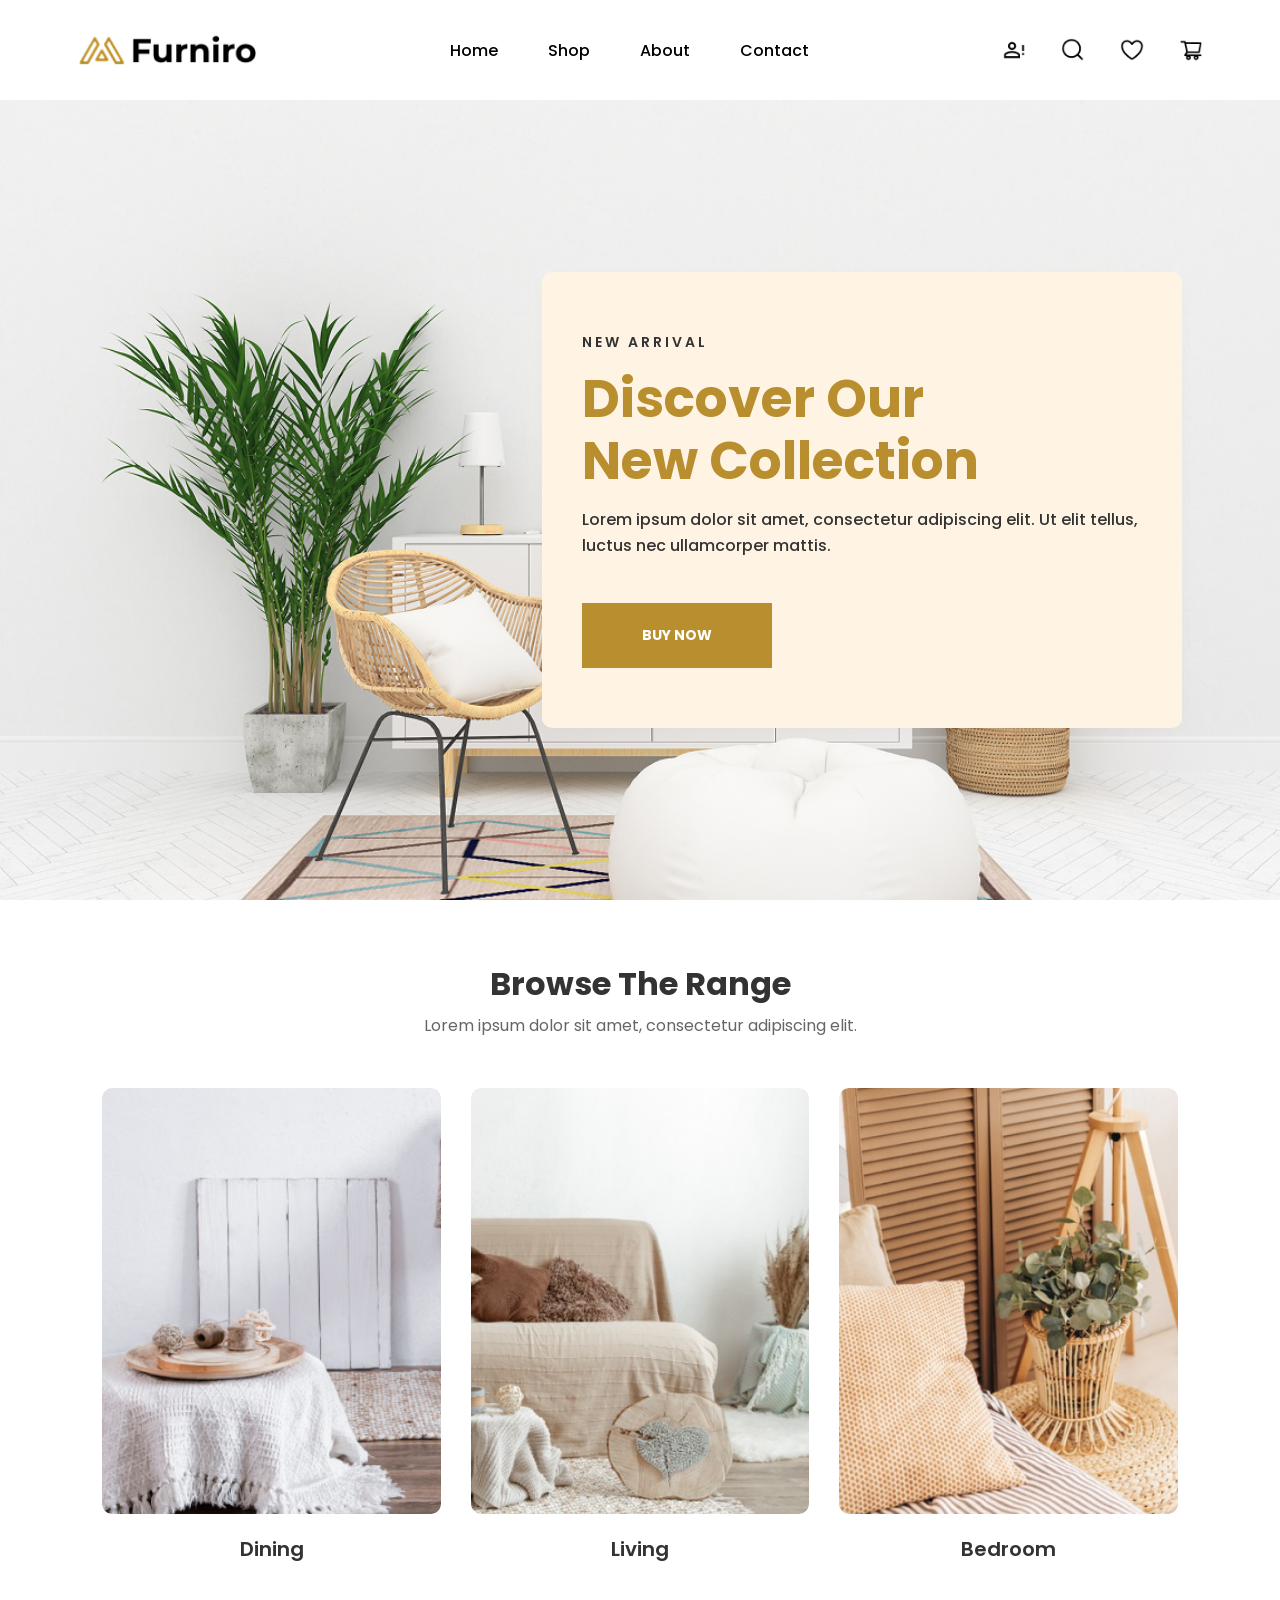
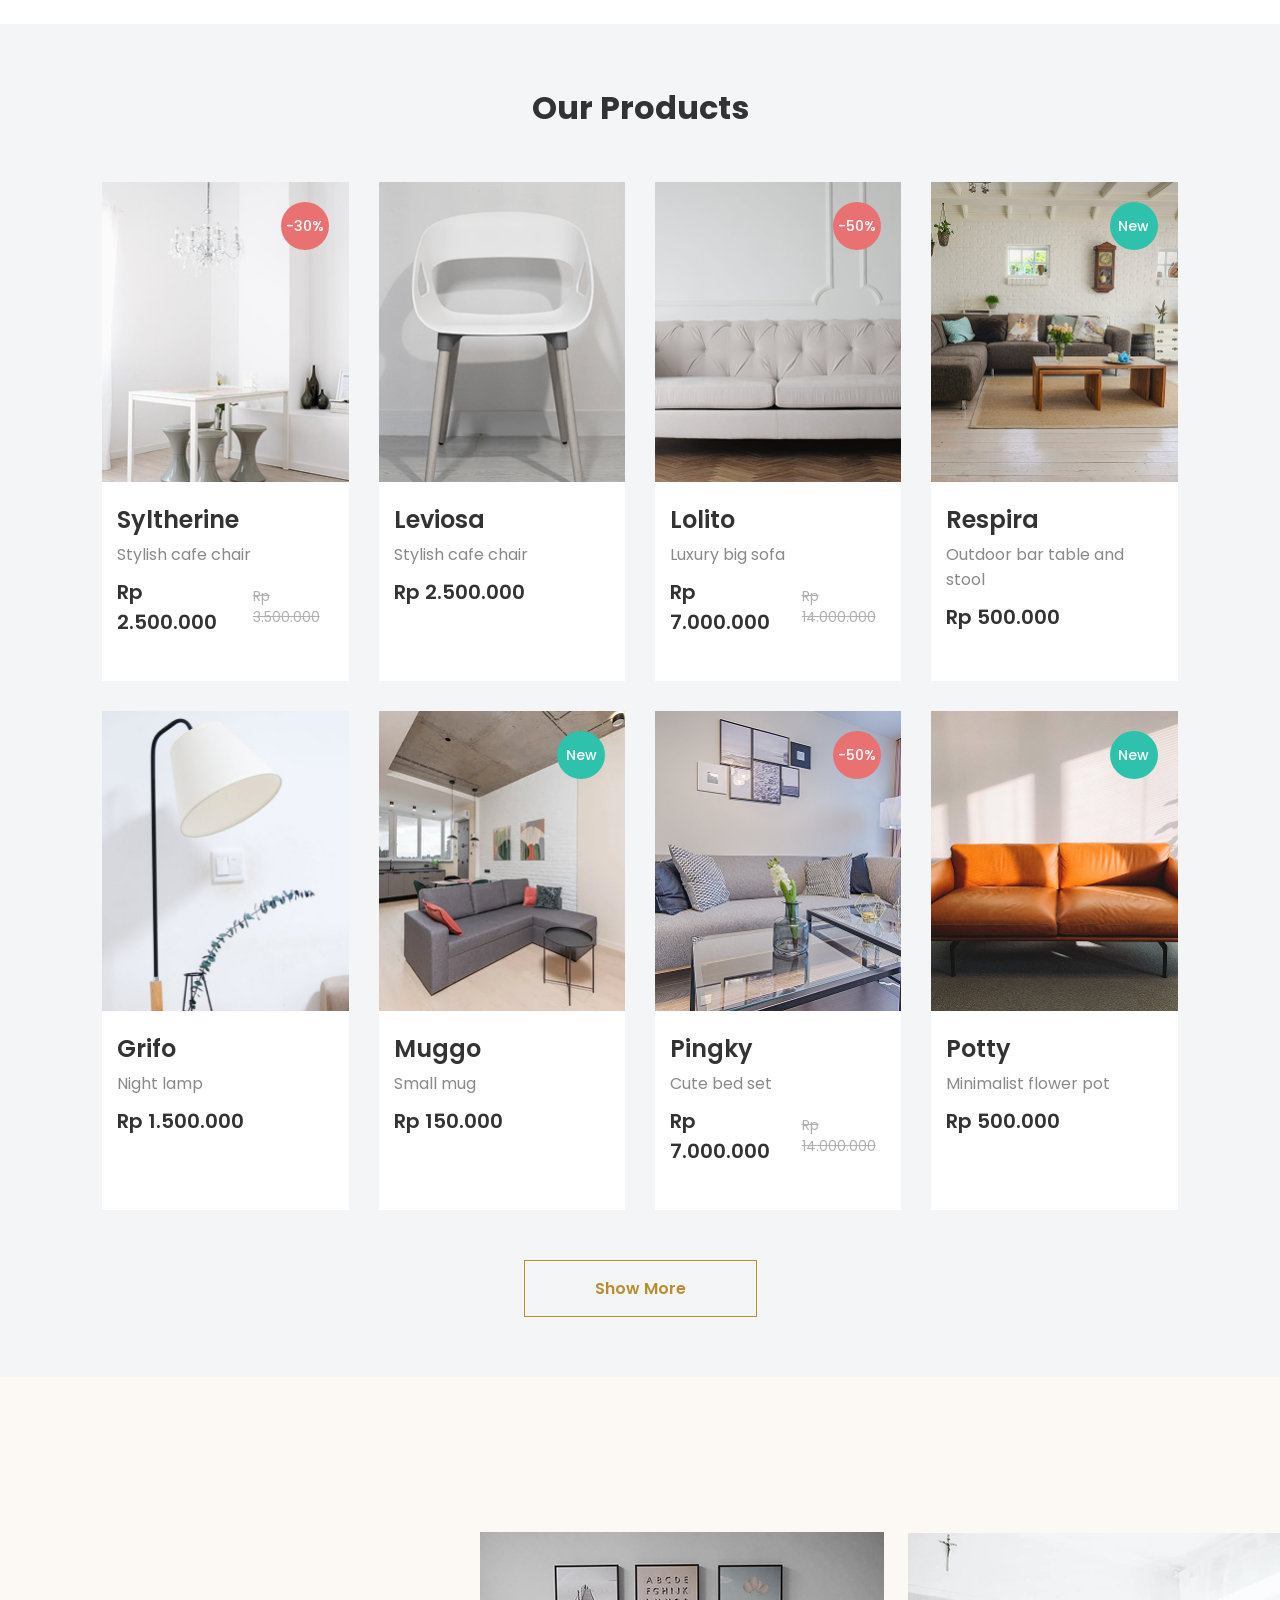
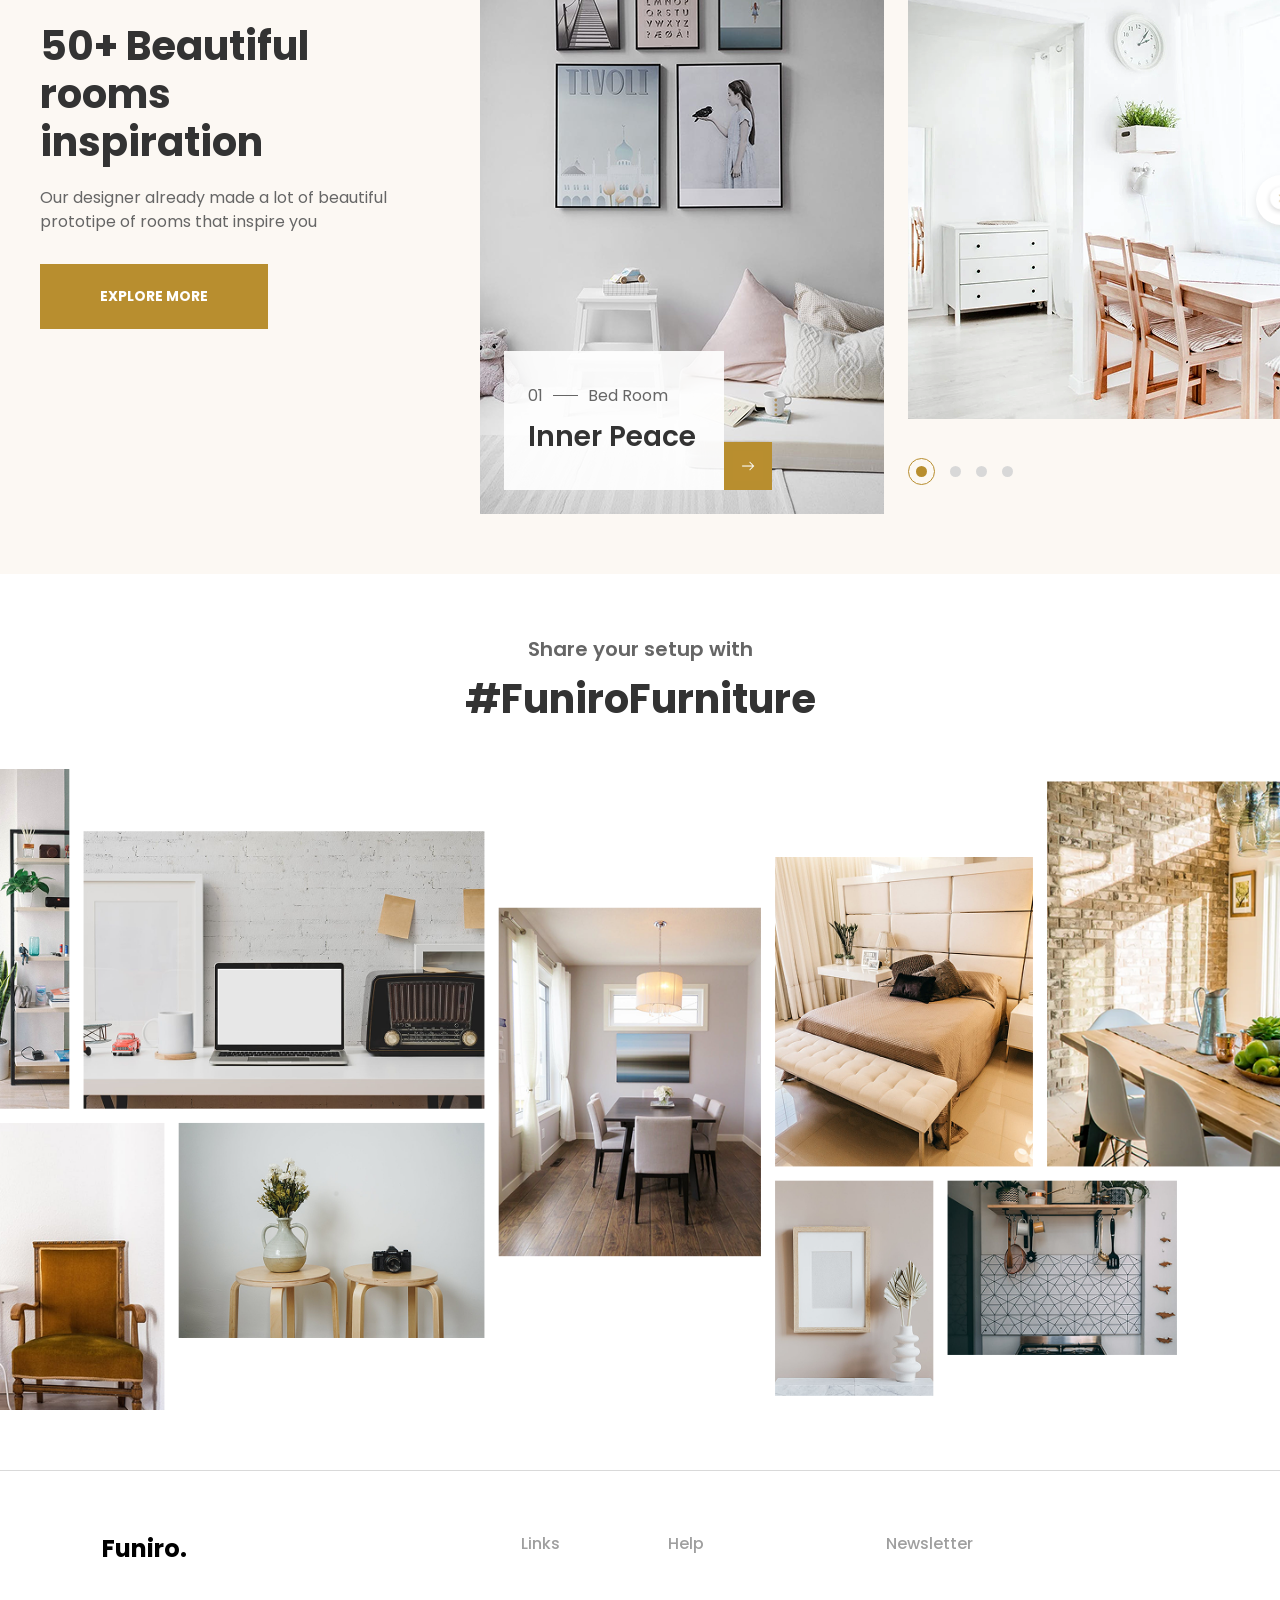
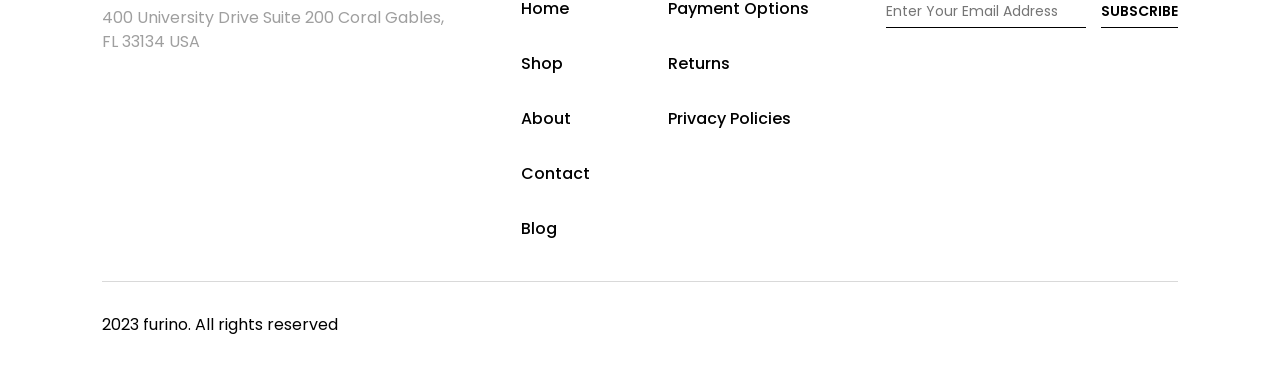
==== commit 3624668e: "Add files via upload" ====
--- a/index.html
+++ b/index.html
@@ -21,10 +21,10 @@
             <img src="./asset/images/logo.png" alt="Furniro Logo"> 
         </div>
         <nav class="nav-links">
-            <a href="#">Home</a>
-            <a href="#">Shop</a>
-            <a href="#">About</a>
-            <a href="#">Contact</a>
+            <a href="index.html">Home</a>
+            <a href="shop.html">Shop</a>
+            <a href="about.html">About</a>
+            <a href="contact.html">Contact</a>
         </nav>
         <div class="nav-icons">
             <a href="#"><img src="asset/images/user.png" alt="User Profile"></a>
@@ -98,7 +98,7 @@
                     <img src="./asset/images/syltherine.png" alt="Syltherine">
                     <span class="badge discount">-30%</span>
                     <div class="card-overlay">
-                        <button class="add-to-cart">Add to cart</button>
+                        <button class="add-to-cart"><a href="single-product.html">Add to cart</a></button>
                         <div class="overlay-links">
                             <a href="#"><img src="./asset/images/share-icon.png" alt=""></a>
                             <a href="#"><img src="./asset/images/compare-icon.png" alt=""></a>
@@ -120,7 +120,7 @@
                 <div class="product-image-wrapper">
                     <img src="./asset/images/leviosa.png" alt="Leviosa">
                     <div class="card-overlay">
-                        <button class="add-to-cart">Add to cart</button>
+                        <button class="add-to-cart"><a href="single-product.html">Add to cart</a></button>
                         <div class="overlay-links">
                             <a href="#"><img src="./asset/images/share-icon.png" alt=""></a>
                             <a href="#"><img src="./asset/images/compare-icon.png" alt=""></a>
@@ -142,7 +142,7 @@
                     <img src="./asset/images/lolito.png" alt="Lolito">
                     <span class="badge discount">-50%</span>
                     <div class="card-overlay">
-                        <button class="add-to-cart">Add to cart</button>
+                        <button class="add-to-cart"><a href="single-product.html">Add to cart</a></button>
                         <div class="overlay-links">
                             <a href="#"><img src="./asset/images/share-icon.png" alt=""></a>
                             <a href="#"><img src="./asset/images/compare-icon.png" alt=""></a>
@@ -165,7 +165,7 @@
                     <img src="./asset/images/respira.png" alt="Respira">
                     <span class="badge new">New</span>
                     <div class="card-overlay">
-                        <button class="add-to-cart">Add to cart</button>
+                        <button class="add-to-cart"><a href="single-product.html">Add to cart</a></button>
                         <div class="overlay-links">
                             <a href="#"><img src="./asset/images/share-icon.png" alt=""></a>
                             <a href="#"><img src="./asset/images/compare-icon.png" alt=""></a>
@@ -186,7 +186,7 @@
                 <div class="product-image-wrapper">
                     <img src="./asset/images/grifo.png" alt="Grifo">
                     <div class="card-overlay">
-                        <button class="add-to-cart">Add to cart</button>
+                        <button class="add-to-cart"><a href="single-product.html">Add to cart</a></button>
                         <div class="overlay-links">
                             <a href="#"><img src="./asset/images/share-icon.png" alt=""></a>
                             <a href="#"><img src="./asset/images/compare-icon.png" alt=""></a>
@@ -208,7 +208,7 @@
                     <img src="./asset/images/muggo.png" alt="Muggo">
                     <span class="badge new">New</span>
                     <div class="card-overlay">
-                        <button class="add-to-cart">Add to cart</button>
+                        <button class="add-to-cart"><a href="single-product.html">Add to cart</a></button>
                         <div class="overlay-links">
                             <a href="#"><img src="./asset/images/share-icon.png" alt=""></a>
                             <a href="#"><img src="./asset/images/compare-icon.png" alt=""></a>
@@ -230,7 +230,7 @@
                     <img src="./asset/images/pingky.png" alt="Pingky">
                     <span class="badge discount">-50%</span>
                     <div class="card-overlay">
-                        <button class="add-to-cart">Add to cart</button>
+                        <button class="add-to-cart"><a href="single-product.html">Add to cart</a></button>
                         <div class="overlay-links">
                             <a href="#"><img src="./asset/images/share-icon.png" alt=""></a>
                             <a href="#"><img src="./asset/images/compare-icon.png" alt=""></a>
@@ -253,7 +253,7 @@
                     <img src="./asset/images/potty.png" alt="Potty">
                     <span class="badge new">New</span>
                     <div class="card-overlay">
-                        <button class="add-to-cart">Add to cart</button>
+                        <button class="add-to-cart"><a href="single-product.html">Add to cart</a></button>
                         <div class="overlay-links">
                             <a href="#"><img src="./asset/images/share-icon.png" alt=""></a>
                             <a href="#"><img src="./asset/images/compare-icon.png" alt=""></a>
@@ -367,10 +367,11 @@
                 <div class="footer-col">
                     <h4>Links</h4>
                     <ul>
-                        <li><a href="#">Home</a></li>
-                        <li><a href="#">Shop</a></li>
+                        <li><a href="index.html">Home</a></li>
+                        <li><a href="shop.html">Shop</a></li>
                         <li><a href="#">About</a></li>
-                        <li><a href="#">Contact</a></li>
+                        <li><a href="contact.html">Contact</a></li>
+                        <li><a href="blog.html">Blog</a></li>
                     </ul>
                 </div>
                 
--- a/asset/styles/style.css
+++ b/asset/styles/style.css
@@ -780,10 +780,6 @@
     transition: color 0.3s ease, border-color 0.3s ease;
 }
 
-.newsletter-col button:hover {
-    color: var(--primary-gold);
-    border-bottom-color: var(--primary-gold);
-}
 
 /* Copyright Bar */
 .footer-bottom p {
@@ -843,14 +839,7 @@
 
 
 
-
-
-
-
-
-
-
-    .footer-links a {
+.footer-links a {
     color: #000;
     text-decoration: none;
     font-weight: 500;
@@ -882,4 +871,646 @@
     padding-right: 0;
     padding-left: 0;
     font-size: 0.9rem;
-}+}
+
+.custom-pagination .page-link {
+    background-color: #F9F1E7;
+    color: #000;
+    border: none;
+    border-radius: 10px;
+    width: 60px;
+    height: 60px;
+    display: flex;
+    align-items: center;
+    justify-content: center;
+    font-size: 1.1rem;
+}
+
+.custom-pagination .page-link:hover {
+    background-color: #e8e0d5;
+}
+
+.custom-pagination .page-item.active .page-link {
+    background-color: #B88E2F;
+    color: #fff;
+}
+
+.custom-pagination .page-next .page-link {
+    width: 98px;
+    font-weight: 300;
+}
+
+/* Footer Links Styling */
+.footer-links a {
+    color: #000;
+    text-decoration: none;
+    font-weight: 500;
+    display: block;
+    margin-bottom: 1.5rem;
+}
+
+.footer-heading {
+    color: #9F9F9F;
+    font-weight: 500;
+    margin-bottom: 2.5rem;
+}
+
+.newsletter-input {
+    border: none;
+    border-bottom: 1px solid #000;
+    border-radius: 0;
+    padding-left: 0;
+    font-size: 0.9rem;
+}
+
+.newsletter-input:focus {
+    box-shadow: none;
+    border-bottom: 2px solid #000;
+}
+
+.newsletter-btn {
+    border: none;
+    border-bottom: 1px solid #000;
+    border-radius: 0;
+    background: transparent;
+    font-weight: 600;
+    padding-right: 0;
+    padding-left: 0;
+    font-size: 0.9rem;
+}
+
+.form-control:focus {
+    box-shadow: none !important;
+}
+
+.nav-link:hover {
+    color: #D4AF37 !important; 
+}
+
+.footer-links a:hover {
+    color: #D4AF37 !important; 
+}
+
+.newsletter-btn {
+    color: black !important;
+}
+
+.newsletter-btn:hover {
+    color: #D4AF37 !important;
+    border-bottom-color: #D4AF37 !important;
+}
+
+
+
+/* --- Shop Styles --- */
+.product-image-container .product-overlay {
+    background-color: rgba(58, 58, 58, 0.72);
+    opacity: 0;
+    transition: opacity 0.3s ease-in-out;
+    z-index: 10;
+}
+
+.product-image-container:hover .product-overlay {
+    opacity: 1;
+}
+
+.product-overlay button {
+    transition: background-color 0.3s ease, color 0.3s ease;
+}
+
+.product-overlay button:hover {
+    background-color: #B88E2F !important;
+    color: #FFF !important;
+}
+
+.product-overlay span {
+    cursor: pointer;
+    transition: color 0.2s ease;
+}
+
+.product-overlay span:hover {
+    color: #B88E2F !important;
+}
+.product-card:hover img {
+    transform: none !important;
+}
+
+
+ /* ===== SINGLE PRODUCT PAGE STYLES ===== */
+
+        /* --- Breadcrumb Bar --- */
+        .sp-breadcrumb-bar {
+            background-color: #F9F1E7;
+            padding: 18px 0;
+        }
+        .sp-breadcrumb-bar .breadcrumb {
+            margin-bottom: 0;
+        }
+        .sp-breadcrumb-bar .breadcrumb-item a {
+            color: #9F9F9F;
+            text-decoration: none;
+            font-size: 16px;
+        }
+        .sp-breadcrumb-bar .breadcrumb-item.active {
+            color: #000;
+            font-weight: 500;
+            font-size: 16px;
+        }
+        .sp-breadcrumb-bar .breadcrumb-item + .breadcrumb-item::before {
+            content: ">";
+            color: #9F9F9F;
+        }
+        /* Pipe separator before last item */
+        .sp-breadcrumb-bar .pipe-sep {
+            color: #9F9F9F;
+            margin: 0 8px;
+        }
+
+        /* --- Thumbnail Gallery --- */
+        .thumb-gallery .thumb-img {
+            width: 76px;
+            height: 76px;
+            object-fit: cover;
+            border-radius: 8px;
+            background-color: #F9F1E7;
+            cursor: pointer;
+            transition: opacity 0.2s;
+        }
+        .thumb-gallery .thumb-img:hover {
+            opacity: 0.8;
+        }
+        .main-product-img {
+            width: 100%;
+            height: 430px;
+            object-fit: cover;
+            border-radius: 10px;
+            background-color: #F9F1E7;
+        }
+
+        /* --- Product Info --- */
+        .product-title {
+            font-size: 42px;
+            font-weight: 400;
+            color: #000;
+            margin-bottom: 8px;
+        }
+        .product-price {
+            font-size: 24px;
+            color: #9F9F9F;
+            font-weight: 400;
+            margin-bottom: 14px;
+        }
+        .star-review-row {
+            display: flex;
+            align-items: center;
+            gap: 12px;
+            margin-bottom: 20px;
+            padding-bottom: 20px;
+            border-bottom: 1px solid #D9D9D9;
+        }
+        .stars img {
+            width: 20px;
+            height: 20px;
+        }
+        .review-count {
+            color: #9F9F9F;
+            font-size: 13px;
+            border-left: 1px solid #9F9F9F;
+            padding-left: 12px;
+        }
+        .product-desc-text {
+            font-size: 13px;
+            color: #9F9F9F;
+            line-height: 1.7;
+            margin-bottom: 24px;
+        }
+
+        /* --- Size Selector --- */
+        .option-label {
+            font-size: 14px;
+            color: #9F9F9F;
+            margin-bottom: 10px;
+        }
+        .size-btn {
+            background-color: #F9F1E7;
+            border: none;
+            color: #000;
+            font-size: 13px;
+            font-weight: 500;
+            width: 40px;
+            height: 32px;
+            border-radius: 5px;
+            cursor: pointer;
+            transition: background-color 0.2s, color 0.2s;
+        }
+        .size-btn.active,
+        .size-btn:hover {
+            background-color: #B88E2F;
+            color: #fff;
+        }
+
+        /* --- Color Selector --- */
+        .color-dot {
+            width: 30px;
+            height: 30px;
+            border-radius: 50%;
+            cursor: pointer;
+            border: 2px solid transparent;
+            transition: border-color 0.2s;
+            display: inline-block;
+        }
+        .color-dot.active,
+        .color-dot:hover {
+            border-color: #000;
+        }
+
+        /* --- Quantity + Buttons Row --- */
+        .qty-box {
+            display: flex;
+            align-items: center;
+            border: 1px solid #9F9F9F;
+            border-radius: 10px;
+            overflow: hidden;
+            height: 64px;
+            width: 124px;
+        }
+        .qty-btn {
+            background: transparent;
+            border: none;
+            font-size: 20px;
+            padding: 0 14px;
+            color: #000;
+            cursor: pointer;
+            line-height: 1;
+        }
+        .qty-input {
+            border: none;
+            width: 36px;
+            text-align: center;
+            font-size: 16px;
+            font-weight: 500;
+            outline: none;
+            background: transparent;
+        }
+        .btn-add-cart {
+            background: transparent;
+            border: 1px solid #000;
+            border-radius: 15px;
+            color: #000;
+            font-size: 16px;
+            font-weight: 500;
+            padding: 0 36px;
+            height: 64px;
+            cursor: pointer;
+            transition: background-color 0.2s, color 0.2s;
+        }
+        .btn-add-cart:hover {
+            background-color: #B88E2F;
+            border-color: #B88E2F;
+            color: #fff;
+        }
+        .btn-compare {
+            background: transparent;
+            border: 1px solid #000;
+            border-radius: 15px;
+            color: #000;
+            font-size: 16px;
+            font-weight: 500;
+            padding: 0 36px;
+            height: 64px;
+            cursor: pointer;
+            transition: background-color 0.2s, color 0.2s;
+        }
+        .btn-compare:hover {
+            background-color: #000;
+            color: #fff;
+        }
+
+        /* --- Meta Info (SKU / Category / Tags / Share) --- */
+        .product-meta {
+            border-top: 1px solid #D9D9D9;
+            padding-top: 24px;
+            margin-top: 32px;
+        }
+        .meta-row {
+            display: flex;
+            align-items: center;
+            gap: 12px;
+            margin-bottom: 12px;
+            font-size: 16px;
+        }
+        .meta-label {
+            color: #9F9F9F;
+            min-width: 90px;
+        }
+        .meta-value {
+            color: #9F9F9F;
+        }
+        .share-icons a img {
+            width: 24px;
+            height: 24px;
+            object-fit: contain;
+        }
+
+        /* --- Description Tabs --- */
+        .desc-tabs {
+
+            display: flex;
+            justify-content: center;
+            gap: 60px;
+            margin-bottom: 30px;
+        }
+        .desc-tab-btn {
+            background: none;
+            border: none;
+            font-size: 24px;
+            font-weight: 500;
+            color: #9F9F9F;
+            padding: 0 0 16px 0;
+            cursor: pointer;
+            border-bottom: 2px solid transparent;
+            margin-bottom: -1px;
+            transition: color 0.2s;
+        }
+        .desc-tab-btn.active {
+            color: #000;
+            border-bottom: 2px solid #000;
+        }
+        .desc-tab-btn:hover {
+            color: #000;
+        }
+        .desc-body p {
+            font-size: 16px;
+            color: #9F9F9F;
+            line-height: 1.8;
+            max-width: 900px;
+            margin: 0 auto 24px auto;
+        }
+
+        /* --- Description Showcase Images --- */
+        .desc-img-row {
+            display: flex;
+            gap: 24px;
+            margin-top: 40px;
+        }
+        .desc-img-box {
+            flex: 1;
+            background-color: #F9F1E7;
+            border-radius: 10px;
+            overflow: hidden;
+            display: flex;
+            align-items: center;
+            justify-content: center;
+            min-height: 348px;
+        }
+        .desc-img-box img {
+            width: 100%;
+            height: 100%;
+            object-fit: cover;
+        }
+
+        /* --- Related Products --- */
+        .related-section {
+            padding: 60px 0 40px 0;
+            text-align: center;
+        }
+        .related-title {
+            font-size: 36px;
+            font-weight: 700;
+            color: #000;
+            margin-bottom: 40px;
+        }
+        .related-grid {
+            display: grid;
+            grid-template-columns: repeat(4, 1fr);
+            gap: 30px;
+            margin-bottom: 40px;
+        }
+        .related-card {
+            background-color: #F4F5F7;
+            text-align: left;
+            cursor: pointer;
+            position: relative;
+        }
+        .related-card-img-wrap {
+            position: relative;
+            overflow: hidden;
+        }
+        .related-card-img-wrap img {
+            width: 100%;
+            height: 300px;
+            object-fit: cover;
+            display: block;
+        }
+        .related-badge {
+            position: absolute;
+            top: 16px;
+            right: 16px;
+            width: 48px;
+            height: 48px;
+            border-radius: 50%;
+            display: flex;
+            align-items: center;
+            justify-content: center;
+            color: #fff;
+            font-size: 13px;
+            font-weight: 500;
+            z-index: 2;
+        }
+        .badge-discount { background-color: #E97171; }
+        .badge-new { background-color: #2EC1AC; }
+
+        .related-card-info {
+            padding: 16px 16px 24px 16px;
+        }
+        .related-card-name {
+            font-size: 22px;
+            font-weight: 600;
+            color: #000;
+            margin-bottom: 4px;
+        }
+        .related-card-sub {
+            font-size: 14px;
+            color: #898989;
+            margin-bottom: 8px;
+        }
+        .related-card-prices {
+            display: flex;
+            align-items: center;
+            gap: 14px;
+        }
+        .price-current {
+            font-size: 18px;
+            font-weight: 600;
+            color: #000;
+        }
+        .price-old {
+            font-size: 14px;
+            color: #B0B0B0;
+            text-decoration: line-through;
+        }
+
+        .btn-show-more {
+            background: transparent;
+            border: 1px solid #B88E2F;
+            color: #B88E2F;
+            font-size: 16px;
+            font-weight: 600;
+            padding: 14px 70px;
+            cursor: pointer;
+            transition: background-color 0.2s, color 0.2s;
+        }
+        .btn-show-more:hover {
+            background-color: #B88E2F;
+            color: #fff;
+        }
+a{
+    text-decoration: none;
+    color:black;
+}
+
+        /* ===== STATIC SHOPPING CART STYLES ONLY ===== */
+        .shopping-cart-backdrop {
+            position: fixed;
+            top: 0;
+            left: 0;
+            width: 100vw;
+            height: 100vh;
+            background: rgba(0, 0, 0, 0.5); 
+            z-index: 999;
+        }
+        
+        .shopping-cart-static {
+            position: fixed;
+            right: 0;
+            top: 0;
+            width: 415px;
+            height: 100vh;
+            background: white;
+            z-index: 1000;
+            padding: 30px;
+            display: flex;
+            flex-direction: column;
+        }
+
+        .cart-item-img {
+            width: 105px;
+            height: 105px;
+            object-fit: cover;
+            border-radius: 10px;
+        }
+
+        .text-gold {
+            color: #B88E2F !important;
+        }
+
+        .cart-btn {
+            font-size: 13px;
+            padding: 6px 22px;
+            border-radius: 50px;
+            border: 1px solid #000;
+            background: transparent;
+            color: #000;
+            transition: 0.3s;
+        }
+
+        .cart-btn:hover {
+            background: #000;
+            color: #fff;
+        }
+   
+        .bg-beige { background-color: #F9F1E7; }
+        .text-gold { color: #B88E2F !important; }
+        .bg-gold { background-color: #B88E2F !important; }
+        .hover-gold:hover { color: #B88E2F !important; transition: 0.3s; }
+        
+        /* Table Layout */
+        .compare-table-wrapper { overflow-x: auto; padding-top: 2rem; }
+        .compare-table { width: 100%; min-width: 1000px; table-layout: fixed; border-collapse: collapse; }
+        
+        /* Spacing */
+        .compare-table th { padding: 0 30px 40px 30px; vertical-align: top; border: none; }
+        .compare-table td { padding: 15px 30px; vertical-align: top; border: none; }
+        
+        /* Flush Edges */
+        .compare-table th:first-child, .compare-table td:first-child { padding-left: 0; }
+        .compare-table th:last-child, .compare-table td:last-child { padding-right: 0; }
+        
+        /* Vertical Lines ONLY inside the Table Data (td) */
+        .compare-table td:nth-child(1),
+        .compare-table td:nth-child(2),
+        .compare-table td:nth-child(3) {
+            border-right: 1px solid #D9D9D9;
+        }
+
+        /* ===== NEW: Continuous Horizontal Line Fix ===== */
+        .table-divider td {
+            border-top: 1px solid #D9D9D9 !important;
+            padding-top: 40px !important;
+            padding-bottom: 25px !important;
+        }
+        
+        /* Typography */
+        .compare-section-title { font-size: 1.5rem; font-weight: 600; color: #000; margin: 0; }
+        .compare-label { font-weight: 500; font-size: 1.05rem; color: #000; }
+        .compare-value { font-size: 0.95rem; color: #333; line-height: 1.6; }
+
+        /* Buttons */
+        .btn-choose { background-color: #B88E2F; color: white; border-radius: 6px; padding: 12px 20px; font-size: 1rem; font-weight: 600; border: none; text-align: left; }
+        .add-cart-btn { background-color: #B88E2F; color: white; border: none; padding: 12px 35px; font-weight: 500; font-size: 1rem; transition: 0.3s; }
+        .add-cart-btn:hover { background-color: #9c7826; }
+
+
+                .bg-beige { background-color: #F9F1E7; }
+        .text-gold { color: #B88E2F !important; }
+        .bg-gold { background-color: #B88E2F !important; }
+        .hover-gold:hover { color: #B88E2F !important; border-color: #B88E2F !important; transition: 0.3s; }
+        
+        /* Contact Form Styling */
+        .contact-label {
+            font-weight: 500;
+            margin-bottom: 15px;
+            font-size: 1rem;
+            color: #000;
+        }
+        .contact-input {
+            border: 1px solid #9F9F9F;
+            border-radius: 10px;
+            padding: 16px 20px;
+            font-size: 0.95rem;
+            color: #9F9F9F;
+            box-shadow: none !important;
+            width: 100%;
+        }
+        .contact-input:focus {
+            border-color: #B88E2F;
+        }
+        .contact-textarea {
+            min-height: 120px;
+            resize: none;
+        }
+        .submit-btn {
+            background-color: #B88E2F;
+            color: #fff;
+            border: none;
+            border-radius: 5px;
+            padding: 12px 60px;
+            font-size: 1rem;
+            font-weight: 500;
+            transition: all 0.3s ease;
+        }
+        .submit-btn:hover {
+            background-color: #9c7826;
+        }
+
+        /* Info Block Styling */
+        .info-title {
+            font-weight: 600;
+            font-size: 1.25rem;
+            margin-bottom: 5px;
+        }
+        .info-text {
+            color: #000;
+            font-size: 0.95rem;
+            line-height: 1.6;
+        }
--- a/asset/styles/responsive.css
+++ b/asset/styles/responsive.css
@@ -89,6 +89,12 @@
     .browse-range, .our-products, .footer {
         padding: 50px 5%;
     }
+    .related-grid {
+                grid-template-columns: repeat(2, 1fr);
+            }
+            .desc-tab-btn {
+                font-size: 18px;
+            }
 }
 
 
@@ -262,6 +268,14 @@
     .newsletter-col button {
         display: inline-block;
     }
+    .product-title { font-size: 28px; }
+            .related-grid { grid-template-columns: repeat(2, 1fr); gap: 16px; }
+            .desc-tabs { gap: 24px; }
+            .desc-tab-btn { font-size: 15px; }
+            .desc-img-row { flex-direction: column; }
+            .qty-box { width: 100px; }
+            .btn-add-cart, .btn-compare { padding: 0 20px; font-size: 14px; }
+        
 }
 
 
@@ -311,4 +325,28 @@
     .setup-text h2 {
         font-size: 26px;
     }
+
+    .sidebar-wrapper {
+        display: flex;
+        flex-direction: column;
+        align-items: center;
+        width: 100%;
+    }
+
+    .sidebar-widget {
+        width: 100%;
+        max-width: 320px; /* Keeps the lists tight and centered */
+        margin: 0 auto;
+    }
+    .related-grid { grid-template-columns: 1fr; }
+            .qty-actions { flex-wrap: wrap; gap: 12px !important; }
+            .btn-add-cart, .btn-compare { width: 100%; justify-content: center; }
 }
+
+
+        @media (max-width: 500px) {
+            .shopping-cart-static {
+                width: 100%;
+                padding: 20px;
+            }
+        }
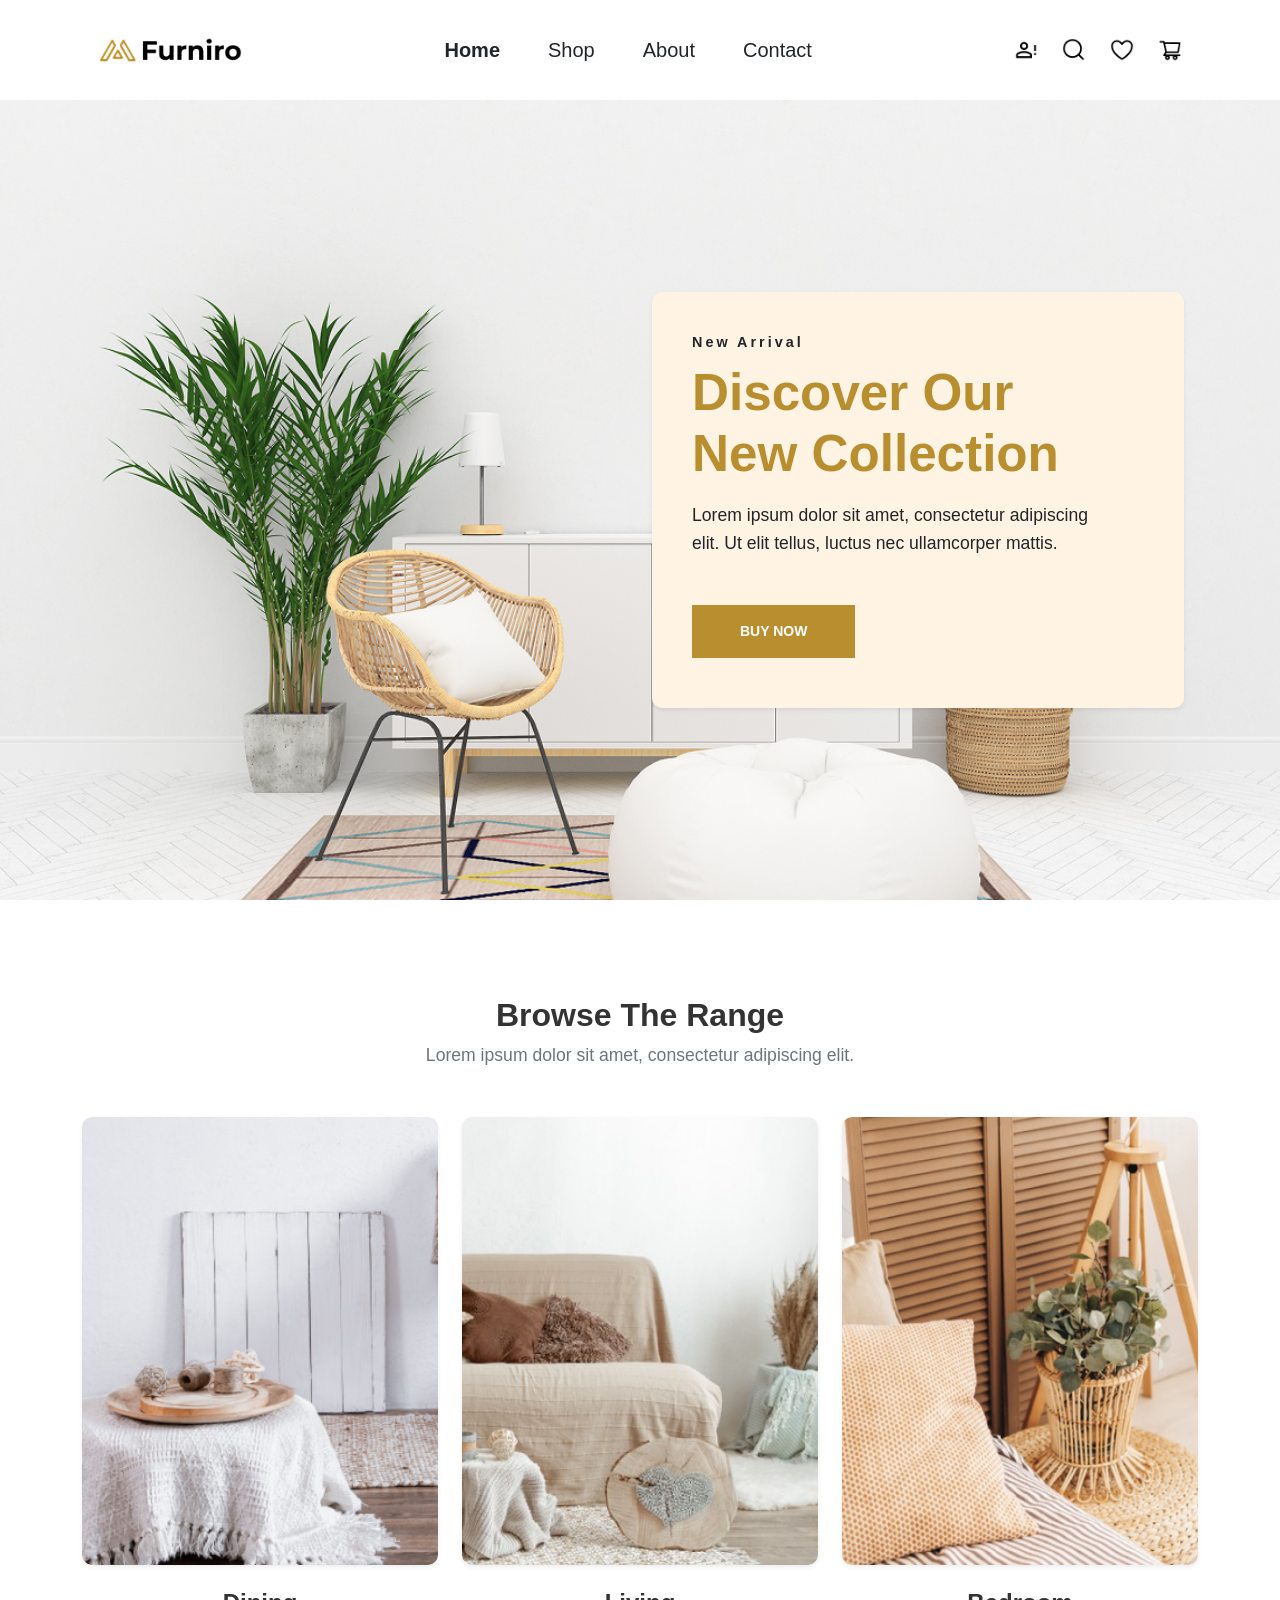
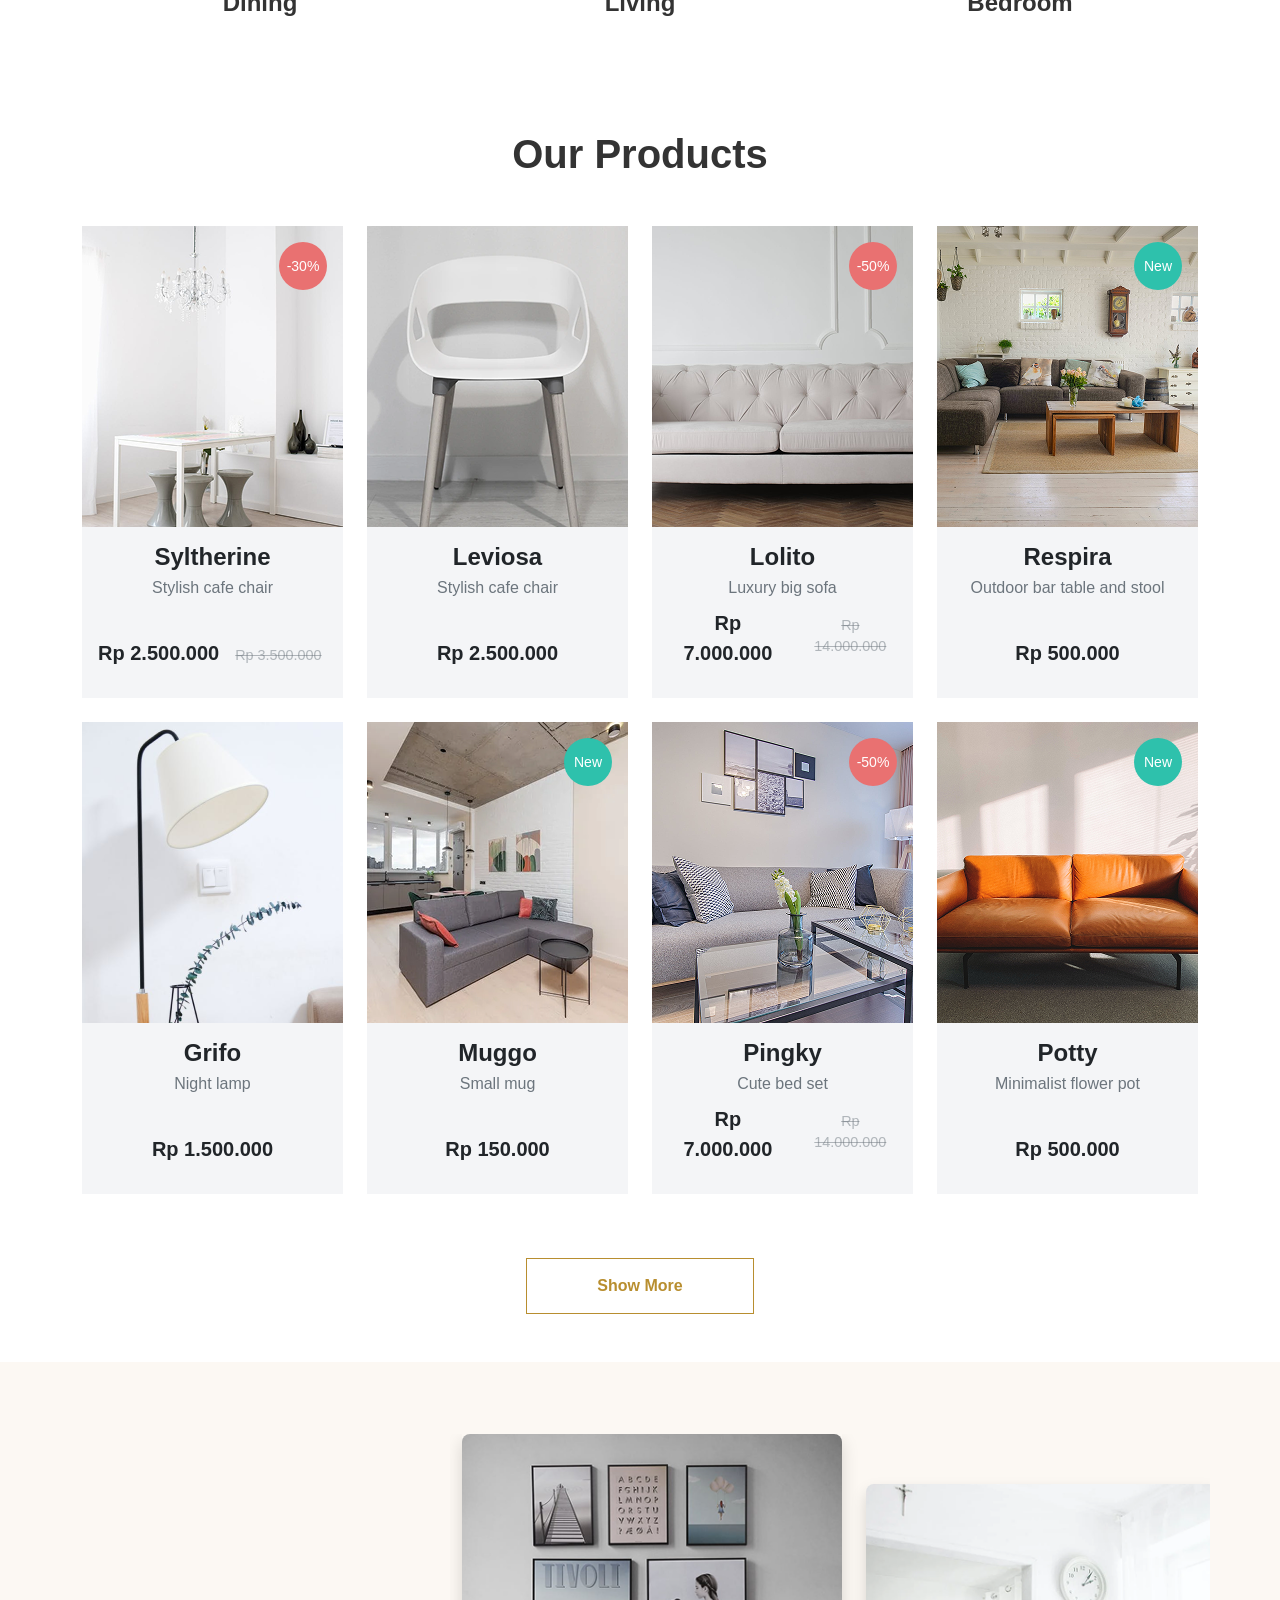
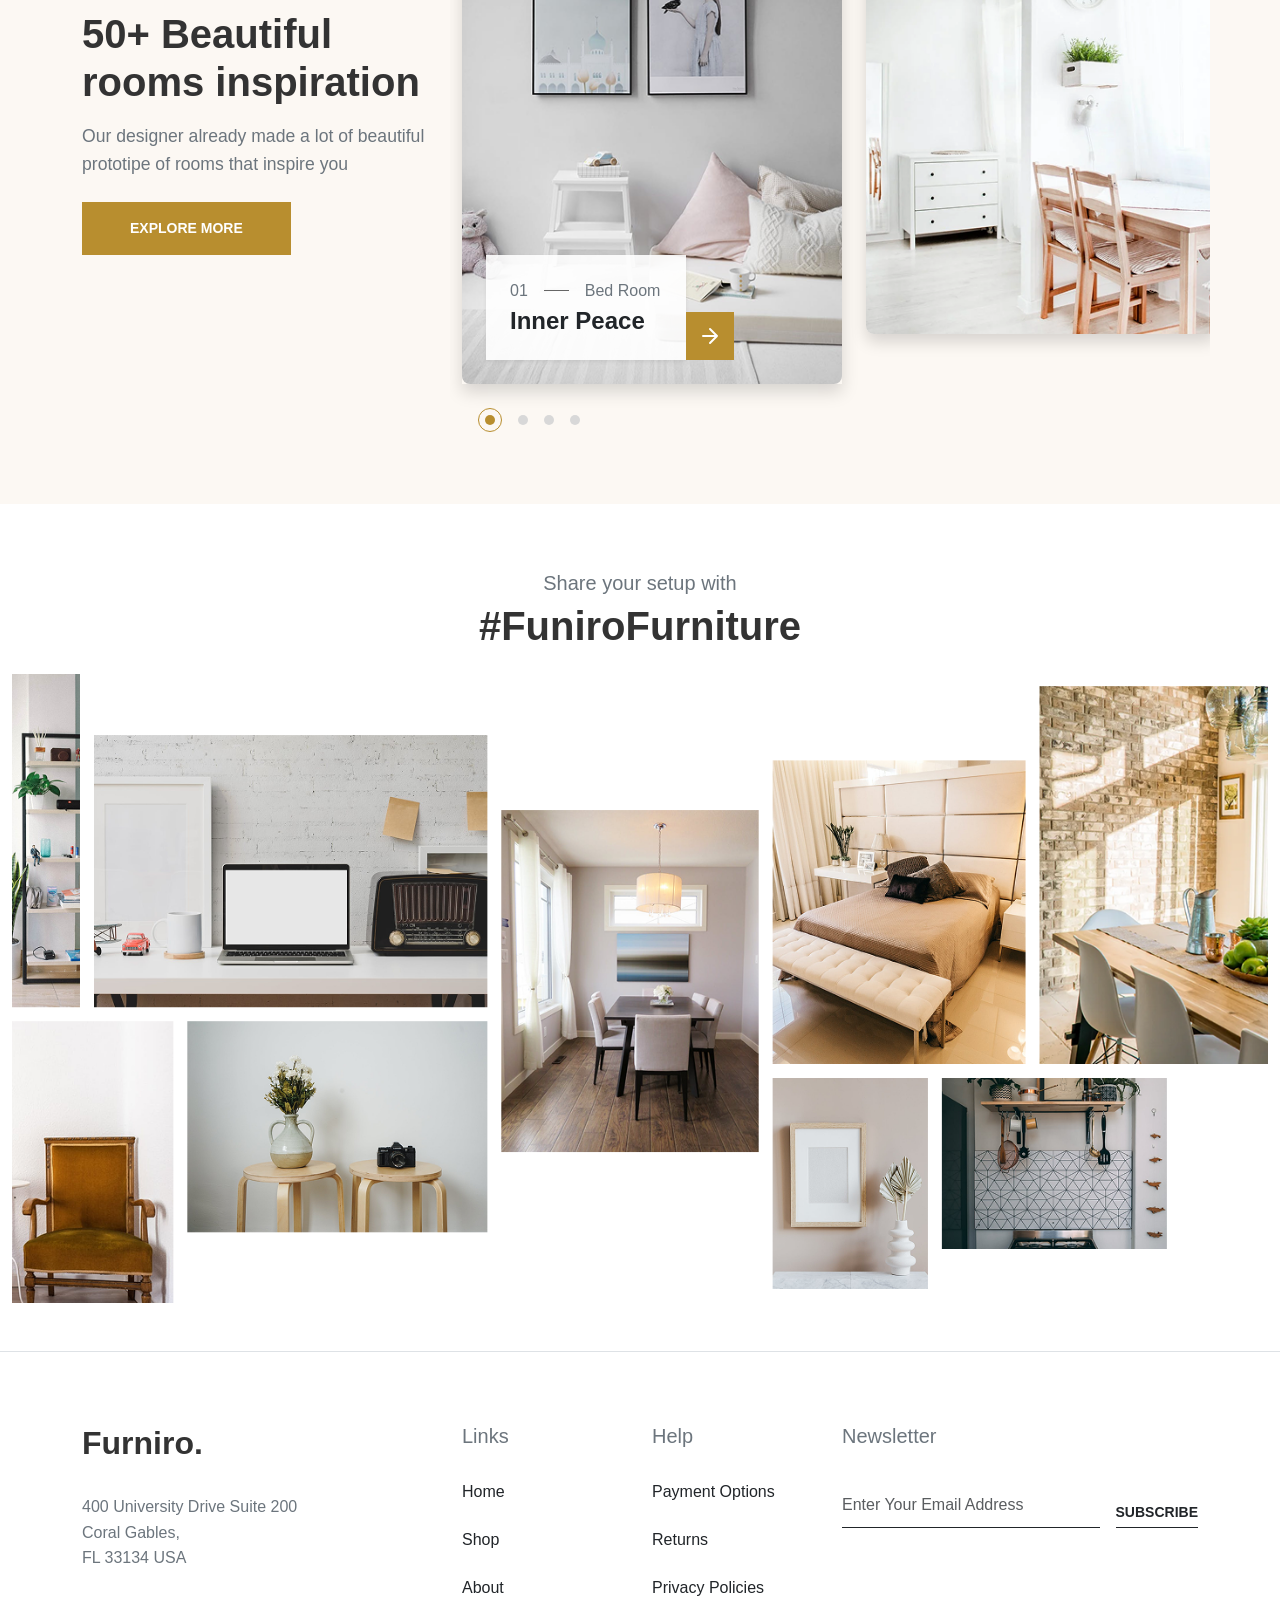
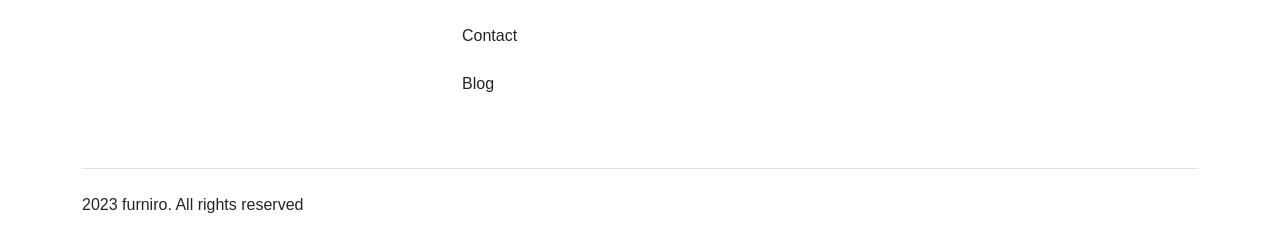
==== commit 07727a36: "Add files via upload" ====
--- a/index.html
+++ b/index.html
@@ -4,402 +4,400 @@
     <meta charset="UTF-8">
     <meta name="viewport" content="width=device-width, initial-scale=1.0">
     <title>Furniro | Home</title>
-    <link rel="preconnect" href="https://fonts.googleapis.com">
-    <link rel="preconnect" href="https://fonts.gstatic.com" crossorigin>
-    <link href="https://fonts.googleapis.com/css2?family=Poppins:wght@400;500;600;700;800&display=swap" rel="stylesheet">
-    
+    <link href="https://cdn.jsdelivr.net/npm/bootstrap@5.3.0/dist/css/bootstrap.min.css" rel="stylesheet">
     <link rel="stylesheet" href="./asset/styles/style.css">
     <link rel="stylesheet" href="./asset/styles/responsive.css">
     <link rel="icon" type="image/png" href="./asset/images/icon.png">
 </head>
 <body>
 
-    <!-- Navbar Section Start -->
-
-    <header class="navbar">
-        <div class="logo">
-            <img src="./asset/images/logo.png" alt="Furniro Logo"> 
-        </div>
-        <nav class="nav-links">
-            <a href="index.html">Home</a>
-            <a href="shop.html">Shop</a>
-            <a href="about.html">About</a>
-            <a href="contact.html">Contact</a>
+    <header class="bg-white px-md-4">
+        <nav class="navbar navbar-expand-md py-4 d-flex justify-content-between align-items-center">
+            <a class="navbar-brand m-0" href="#">
+                <img src="./asset/images/logo.png" alt="Furniro Logo" height="32">
+            </a>
+            <div class="offcanvas offcanvas-md offcanvas-start flex-grow-1" tabindex="-1" id="offcanvasNavbar">
+                <div class="offcanvas-header justify-content-end pb-0">
+                    <button type="button" class="btn-close fs-5" data-bs-dismiss="offcanvas"></button>
+                </div>
+                <div class="offcanvas-body d-flex justify-content-center">
+                    <ul class="navbar-nav gap-md-5 gap-4 fw-medium text-center align-items-center">
+                        <li class="nav-item"><a class="nav-link text-dark px-0 fs-5 fs-md-6 fw-bold" href="index.html">Home</a></li>
+                        <li class="nav-item"><a class="nav-link text-dark px-0 fs-5 fs-md-6" href="shop.html">Shop</a></li>
+                        <li class="nav-item"><a class="nav-link text-dark px-0 fs-5 fs-md-6" href="#">About</a></li>
+                        <li class="nav-item"><a class="nav-link text-dark px-0 fs-5 fs-md-6" href="contact.html">Contact</a></li>
+                    </ul>
+                </div>
+            </div>
+            <div class="d-flex gap-4 align-items-center">
+                <div class="d-none d-md-flex gap-4 align-items-center">
+                    <a href="#"><img src="asset/images/user.png" alt="User" height="24"></a>
+                    <a href="#"><img src="asset/images/magnify.png" alt="Search" height="24"></a>
+                    <a href="#"><img src="asset/images/heart.png" alt="Favorites" height="24"></a>
+                    <a href="cart.html"><img src="asset/images/cart.png" alt="Cart" height="24"></a>
+                </div>
+                <button class="navbar-toggler border-0 shadow-none pe-0 d-md-none" type="button" data-bs-toggle="offcanvas" data-bs-target="#offcanvasNavbar">
+                    <svg xmlns="http://www.w3.org/2000/svg" width="2em" height="2em" viewBox="0 0 24 24"><path d="M0 0h24v24H0z" fill="none"/><path fill="currentColor" d="M4 18q-.425 0-.712-.288T3 17t.288-.712T4 16h16q.425 0 .713.288T21 17t-.288.713T20 18zm0-5q-.425 0-.712-.288T3 12t.288-.712T4 11h16q.425 0 .713.288T21 12t-.288.713T20 13zm0-5q-.425 0-.712-.288T3 7t.288-.712T4 6h16q.425 0 .713.288T21 7t-.288.713T20 8z"/></svg>
+                </button>
+            </div>
         </nav>
-        <div class="nav-icons">
-            <a href="#"><img src="asset/images/user.png" alt="User Profile"></a>
-            <a href="#"><img src="asset/images/magnify.png" alt="Search"></a>
-            <a href="#"><img src="asset/images/heart.png" alt="Favorites"></a>
-            <a href="#"><img src="asset/images/cart.png" alt="Shopping Cart"></a>
-        </div>
-        <!-- Mobile Menu Icon Start-->
-        <div class="menu-bar">
-            <svg xmlns="http://www.w3.org/2000/svg" width="1em" height="1em" viewBox="0 0 24 24">
-  <path d="M0 0h24v24H0z" fill="none" />
-  <path fill="currentColor" d="M4 18q-.425 0-.712-.288T3 17t.288-.712T4 16h16q.425 0 .713.288T21 17t-.288.713T20 18zm0-5q-.425 0-.712-.288T3 12t.288-.712T4 11h16q.425 0 .713.288T21 12t-.288.713T20 13zm0-5q-.425 0-.712-.288T3 7t.288-.712T4 6h16q.425 0 .713.288T21 7t-.288.713T20 8z" />
-</svg>
-        </div>
-        <!--Mobile Menu Icon End -->
-        </header>
-    <!-- Navbar Section End -->
-
-<!-- Main Content Start -->
+    </header>
+
     <main>
-
-    <!-- Hero Section Start -->
-        <section class="hero">
-            <div class="hero-content">
-                <span class="subtitle">New Arrival</span>
-                <h1>Discover Our <br>New Collection</h1>
-                <p>Lorem ipsum dolor sit amet, consectetur adipiscing elit. Ut elit tellus, luctus nec ullamcorper mattis.</p>
-                <a href="#" class="btn">BUY NOW</a>
+        <section class="hero-section">
+            <div class="container-fluid px-md-5">
+                <div class="row justify-content-end">
+                    <div class="col-lg-6 col-md-8 col-sm-10">
+                        <div class="hero-card me-lg-5 shadow-sm text-start float-md-end">
+                            <span class="fw-bold text-dark d-block mb-2" style="letter-spacing: 3px; font-size: 0.9rem;">New Arrival</span>
+                            <h1 class="text-gold fw-bold mb-3" style="font-size: 3.2rem; line-height: 1.2;">Discover Our <br>New Collection</h1>
+                            <p class="mb-5 text-dark fw-medium pe-md-4" style="line-height: 1.6; font-size: 1.1rem;">
+                                Lorem ipsum dolor sit amet, consectetur adipiscing elit. Ut elit tellus, luctus nec ullamcorper mattis.
+                            </p>
+                            <a href="shop.html" class="btn text-white fw-bold px-5 py-3 rounded-0 bg-gold text-decoration-none d-inline-block">BUY NOW</a>
+                        </div>
+                    </div>
+                </div>
             </div>
         </section>
 
-
-
-
-<!-- Hero Section End -->
-
-<!-- Browse The Range Section Start -->
-        <section class="browse-range">
-        <div class="section-title">
-            <h2>Browse The Range</h2>
-            <p>Lorem ipsum dolor sit amet, consectetur adipiscing elit.</p>
-        </div>
-        <div class="cards-container">
-            <div class="card">
-                <img src="./asset/images/dining.png" alt="Dining Room">
-                <h3>Dining</h3>
-            </div>
-            <div class="card">
-                <img src="./asset/images/living.png" alt="Living Room">
-                <h3>Living</h3>
-            </div>
-            <div class="card">
-                <img src="./asset/images/bedroom.png" alt="Bedroom">
-                <h3>Bedroom</h3>
-            </div>
-        </div>
-    </section>
-<!-- Browse The Range Section End -->
-
-
-
-<!-- Our Products Section Start -->
-    <section class="our-products">
-        <div class="section-title">
-            <h2>Our Products</h2>
-        </div>
-        
-        <div class="product-grid">
-            <div class="product-card">
-                <div class="product-image-wrapper">
-                    <img src="./asset/images/syltherine.png" alt="Syltherine">
-                    <span class="badge discount">-30%</span>
-                    <div class="card-overlay">
-                        <button class="add-to-cart"><a href="single-product.html">Add to cart</a></button>
-                        <div class="overlay-links">
-                            <a href="#"><img src="./asset/images/share-icon.png" alt=""></a>
-                            <a href="#"><img src="./asset/images/compare-icon.png" alt=""></a>
-                            <a href="#"><img src="./asset/images/like-icon.png" alt=""></a>
-                        </div>
-                    </div>
-                </div>
-                <div class="product-info">
-                    <h3>Syltherine</h3>
-                    <p>Stylish cafe chair</p>
-                    <div class="product-price">
-                        <span class="current">Rp 2.500.000</span>
-                        <span class="old">Rp 3.500.000</span>
-                    </div>
-                </div>
-            </div>
-
-            <div class="product-card">
-                <div class="product-image-wrapper">
-                    <img src="./asset/images/leviosa.png" alt="Leviosa">
-                    <div class="card-overlay">
-                        <button class="add-to-cart"><a href="single-product.html">Add to cart</a></button>
-                        <div class="overlay-links">
-                            <a href="#"><img src="./asset/images/share-icon.png" alt=""></a>
-                            <a href="#"><img src="./asset/images/compare-icon.png" alt=""></a>
-                            <a href="#"><img src="./asset/images/like-icon.png" alt=""></a>
-                        </div>
-                    </div>
-                </div>
-                <div class="product-info">
-                    <h3>Leviosa</h3>
-                    <p>Stylish cafe chair</p>
-                    <div class="product-price">
-                        <span class="current">Rp 2.500.000</span>
-                    </div>
-                </div>
-            </div>
-
-            <div class="product-card">
-                <div class="product-image-wrapper">
-                    <img src="./asset/images/lolito.png" alt="Lolito">
-                    <span class="badge discount">-50%</span>
-                    <div class="card-overlay">
-                        <button class="add-to-cart"><a href="single-product.html">Add to cart</a></button>
-                        <div class="overlay-links">
-                            <a href="#"><img src="./asset/images/share-icon.png" alt=""></a>
-                            <a href="#"><img src="./asset/images/compare-icon.png" alt=""></a>
-                            <a href="#"><img src="./asset/images/like-icon.png" alt=""></a>
-                        </div>
-                    </div>
-                </div>
-                <div class="product-info">
-                    <h3>Lolito</h3>
-                    <p>Luxury big sofa</p>
-                    <div class="product-price">
-                        <span class="current">Rp 7.000.000</span>
-                        <span class="old">Rp 14.000.000</span>
-                    </div>
-                </div>
-            </div>
-
-            <div class="product-card">
-                <div class="product-image-wrapper">
-                    <img src="./asset/images/respira.png" alt="Respira">
-                    <span class="badge new">New</span>
-                    <div class="card-overlay">
-                        <button class="add-to-cart"><a href="single-product.html">Add to cart</a></button>
-                        <div class="overlay-links">
-                            <a href="#"><img src="./asset/images/share-icon.png" alt=""></a>
-                            <a href="#"><img src="./asset/images/compare-icon.png" alt=""></a>
-                            <a href="#"><img src="./asset/images/like-icon.png" alt=""></a>
-                        </div>
-                    </div>
-                </div>
-                <div class="product-info">
-                    <h3>Respira</h3>
-                    <p>Outdoor bar table and stool</p>
-                    <div class="product-price">
-                        <span class="current">Rp 500.000</span>
-                    </div>
-                </div>
-            </div>
-
-            <div class="product-card">
-                <div class="product-image-wrapper">
-                    <img src="./asset/images/grifo.png" alt="Grifo">
-                    <div class="card-overlay">
-                        <button class="add-to-cart"><a href="single-product.html">Add to cart</a></button>
-                        <div class="overlay-links">
-                            <a href="#"><img src="./asset/images/share-icon.png" alt=""></a>
-                            <a href="#"><img src="./asset/images/compare-icon.png" alt=""></a>
-                            <a href="#"><img src="./asset/images/like-icon.png" alt=""></a>
-                        </div>
-                    </div>
-                </div>
-                <div class="product-info">
-                    <h3>Grifo</h3>
-                    <p>Night lamp</p>
-                    <div class="product-price">
-                        <span class="current">Rp 1.500.000</span>
-                    </div>
-                </div>
-            </div>
-
-            <div class="product-card">
-                <div class="product-image-wrapper">
-                    <img src="./asset/images/muggo.png" alt="Muggo">
-                    <span class="badge new">New</span>
-                    <div class="card-overlay">
-                        <button class="add-to-cart"><a href="single-product.html">Add to cart</a></button>
-                        <div class="overlay-links">
-                            <a href="#"><img src="./asset/images/share-icon.png" alt=""></a>
-                            <a href="#"><img src="./asset/images/compare-icon.png" alt=""></a>
-                            <a href="#"><img src="./asset/images/like-icon.png" alt=""></a>
-                        </div>
-                    </div>
-                </div>
-                <div class="product-info">
-                    <h3>Muggo</h3>
-                    <p>Small mug</p>
-                    <div class="product-price">
-                        <span class="current">Rp 150.000</span>
-                    </div>
-                </div>
-            </div>
-
-            <div class="product-card">
-                <div class="product-image-wrapper">
-                    <img src="./asset/images/pingky.png" alt="Pingky">
-                    <span class="badge discount">-50%</span>
-                    <div class="card-overlay">
-                        <button class="add-to-cart"><a href="single-product.html">Add to cart</a></button>
-                        <div class="overlay-links">
-                            <a href="#"><img src="./asset/images/share-icon.png" alt=""></a>
-                            <a href="#"><img src="./asset/images/compare-icon.png" alt=""></a>
-                            <a href="#"><img src="./asset/images/like-icon.png" alt=""></a>
-                        </div>
-                    </div>
-                </div>
-                <div class="product-info">
-                    <h3>Pingky</h3>
-                    <p>Cute bed set</p>
-                    <div class="product-price">
-                        <span class="current">Rp 7.000.000</span>
-                        <span class="old">Rp 14.000.000</span>
-                    </div>
-                </div>
-            </div>
-
-            <div class="product-card">
-                <div class="product-image-wrapper">
-                    <img src="./asset/images/potty.png" alt="Potty">
-                    <span class="badge new">New</span>
-                    <div class="card-overlay">
-                        <button class="add-to-cart"><a href="single-product.html">Add to cart</a></button>
-                        <div class="overlay-links">
-                            <a href="#"><img src="./asset/images/share-icon.png" alt=""></a>
-                            <a href="#"><img src="./asset/images/compare-icon.png" alt=""></a>
-                            <a href="#"><img src="./asset/images/like-icon.png" alt=""></a>
-                        </div>
-                    </div>
-                </div>
-                <div class="product-info">
-                    <h3>Potty</h3>
-                    <p>Minimalist flower pot</p>
-                    <div class="product-price">
-                        <span class="current">Rp 500.000</span>
-                    </div>
-                </div>
-            </div>
-
-        </div>
-
-        <div class="show-more-container">
-            <a href="#" class="btn-outline">Show More</a>
-        </div>
-    </section>
-    <!-- Our Products Section End -->
-
-
-
-
-    <!-- Room Inspiration Section Start -->
-    <section class="room-inspiration">
-        
-        <div class="inspiration-text">
-            <h2>50+ Beautiful rooms <br> inspiration</h2>
-            <p>Our designer already made a lot of beautiful prototipe of rooms that inspire you</p>
-            <a href="#" class="btn">Explore More</a>
-        </div>
-
-        <div class="inspiration-carousel">
-            
-            <div class="slide main-slide">
-                <img src="./asset/images/room1.png" alt="Inner Peace Bedroom">
-                <div class="slide-content">
-                    <div class="slide-meta">
-                        <span>01</span>
-                        <div class="line"></div>
-                        <span>Bed Room</span>
-                    </div>
-                    <h3>Inner Peace</h3>
-                    <a href="#" class="slide-arrow">
-                        <img src="./asset/images/arrow-right-white.png" alt="Next">
-                    </a>
-                </div>
-            </div>
-
-            <div class="slide side-slide">
-                <img src="./asset/images/room2.png" alt="Modern Room">
-            </div>
-
-            <div class="slide side-slide third-slide">
-                <img src="./asset/images/room3.png" alt="Vintage Room">
-            </div>
-
-            <div class="carousel-controls">
-                <div class="dots">
-                    <span class="dot active">
-                        <span class="dot-inner"></span>
-                    </span>
-                    <span class="dot"></span>
-                    <span class="dot"></span>
-                    <span class="dot"></span>
-                </div>
-                <button class="next-btn">
-                    <img src="./asset/images/arrow-right-gold.png" alt="Next">
-                </button>
-            </div>
-
-        </div>
-    </section>
-<!-- Room Inspiration Section End -->
-
-
-
-    <!-- Share Your Setup Section Start -->
-    <section class="share-setup">
-        <div class="setup-text">
-            <p>Share your setup with</p>
-            <h2>#FuniroFurniture</h2>
-        </div>
-        
-        <div class="setup-gallery">
-            <img src="./asset/images/setup-gallery.png" alt="Funiro Furniture Fan Gallery">
-        </div>
-    </section>
+        <section class="py-5 bg-white">
+            <div class="container text-center pt-5 pb-2">
+                <h2 class="fw-bold mb-2 fs-2">Browse The Range</h2>
+                <p class="text-secondary mb-5" style="font-size: 1.1rem;">Lorem ipsum dolor sit amet, consectetur adipiscing elit.</p>
+                
+                <div class="row g-4 justify-content-center">
+                    <div class="col-md-4 col-sm-6 range-card cursor-pointer">
+                        <img src="./asset/images/dining.png" alt="Dining Room" class="mb-4 shadow-sm">
+                        <h5 class="fw-bold fs-4">Dining</h5>
+                    </div>
+                    <div class="col-md-4 col-sm-6 range-card cursor-pointer">
+                        <img src="./asset/images/living.png" alt="Living Room" class="mb-4 shadow-sm">
+                        <h5 class="fw-bold fs-4">Living</h5>
+                    </div>
+                    <div class="col-md-4 col-sm-6 range-card cursor-pointer">
+                        <img src="./asset/images/bedroom.png" alt="Bedroom" class="mb-4 shadow-sm">
+                        <h5 class="fw-bold fs-4">Bedroom</h5>
+                    </div>
+                </div>
+            </div>
+        </section>
+
+<section class="py-5 bg-white">
+            <div class="container text-center">
+                <h2 class="fw-bold mb-5 fs-1">Our Products</h2>
+                
+                <div class="row g-4 text-start mb-5 pb-3">
+                    
+                    <div class="col-12 col-sm-6 col-md-4 col-lg-3">
+                        <div class="card product-card border-0 rounded-0 h-100">
+                            <div class="position-relative overflow-hidden product-image-container">
+                                <img src="./asset/images/syltherine.png" class="card-img-top rounded-0 w-100 h-100" style="object-fit: cover;">
+                                <span class="badge position-absolute top-0 end-0 m-3 rounded-circle d-flex align-items-center justify-content-center text-white" style="width: 48px; height: 48px; background-color: #E97171;">-30%</span>
+                                <div class="product-overlay position-absolute w-100 h-100 top-0 start-0 d-flex flex-column align-items-center justify-content-center gap-3">
+                                    <button class="btn btn-overlay-cart" onclick="window.location.href='cart.html'">Add to cart</button>
+                                    <div class="d-flex gap-4 text-white fw-medium mt-2">
+                                        <a href="#" class="text-white text-decoration-none d-flex align-items-center gap-1 hover-gold"><img src="asset/images/share-icon.png" width="16"></a>
+                                        <a href="comparison.html" class="text-white text-decoration-none d-flex align-items-center gap-1 hover-gold"><img src="asset/images/compare-icon.png" width="16"></a>
+                                        <a href="#" class="text-white text-decoration-none d-flex align-items-center gap-1 hover-gold"><img src="asset/images/like-icon.png" width="16"></a>
+                                    </div>
+                                </div>
+                            </div>
+                            <div class="card-body p-3 pt-4 d-flex flex-column">
+                                <h5 class="card-title fw-bold mb-1 fs-4">Syltherine</h5>
+                                <p class="card-text text-secondary mb-2">Stylish cafe chair</p>
+                                <div class="d-flex align-items-baseline gap-3 mt-auto">
+                                    <span class="fw-bold fs-5">Rp 2.500.000</span>
+                                    <span class="text-secondary text-decoration-line-through text-opacity-50" style="font-size: 0.9rem;">Rp 3.500.000</span>
+                                </div>
+                            </div>
+                        </div>
+                    </div>
+
+                    <div class="col-12 col-sm-6 col-md-4 col-lg-3">
+                        <div class="card product-card border-0 rounded-0 h-100">
+                            <div class="position-relative overflow-hidden product-image-container">
+                                <img src="./asset/images/leviosa.png" class="card-img-top rounded-0 w-100 h-100" style="object-fit: cover;">
+                                <div class="product-overlay position-absolute w-100 h-100 top-0 start-0 d-flex flex-column align-items-center justify-content-center gap-3">
+                                    <button class="btn btn-overlay-cart" onclick="window.location.href='cart.html'">Add to cart</button>
+                                    <div class="d-flex gap-4 text-white fw-medium mt-2">
+                                        <a href="#" class="text-white text-decoration-none d-flex align-items-center gap-1 hover-gold"><img src="asset/images/share-icon.png" width="16"></a>
+                                        <a href="comparison.html" class="text-white text-decoration-none d-flex align-items-center gap-1 hover-gold"><img src="asset/images/compare-icon.png" width="16"></a>
+                                        <a href="#" class="text-white text-decoration-none d-flex align-items-center gap-1 hover-gold"><img src="asset/images/like-icon.png" width="16"></a>
+                                    </div>
+                                </div>
+                            </div>
+                            <div class="card-body p-3 pt-4 d-flex flex-column">
+                                <h5 class="card-title fw-bold mb-1 fs-4">Leviosa</h5>
+                                <p class="card-text text-secondary mb-2">Stylish cafe chair</p>
+                                <div class="d-flex align-items-baseline gap-3 mt-auto justify-content-center">
+                                    <span class="fw-bold fs-5">Rp 2.500.000</span>
+                                </div>
+                            </div>
+                        </div>
+                    </div>
+
+                    <div class="col-12 col-sm-6 col-md-4 col-lg-3">
+                        <div class="card product-card border-0 rounded-0 h-100">
+                            <div class="position-relative overflow-hidden product-image-container">
+                                <img src="./asset/images/lolito.png" class="card-img-top rounded-0 w-100 h-100" style="object-fit: cover;">
+                                <span class="badge position-absolute top-0 end-0 m-3 rounded-circle d-flex align-items-center justify-content-center text-white" style="width: 48px; height: 48px; background-color: #E97171;">-50%</span>
+                                <div class="product-overlay position-absolute w-100 h-100 top-0 start-0 d-flex flex-column align-items-center justify-content-center gap-3">
+                                    <button class="btn btn-overlay-cart" onclick="window.location.href='cart.html'">Add to cart</button>
+                                    <div class="d-flex gap-4 text-white fw-medium mt-2">
+                                        <a href="#" class="text-white text-decoration-none d-flex align-items-center gap-1 hover-gold"><img src="asset/images/share-icon.png" width="16"></a>
+                                        <a href="comparison.html" class="text-white text-decoration-none d-flex align-items-center gap-1 hover-gold"><img src="asset/images/compare-icon.png" width="16"></a>
+                                        <a href="#" class="text-white text-decoration-none d-flex align-items-center gap-1 hover-gold"><img src="asset/images/like-icon.png" width="16"></a>
+                                    </div>
+                                </div>
+                            </div>
+                            <div class="card-body p-3 pt-4 d-flex flex-column">
+                                <h5 class="card-title fw-bold mb-1 fs-4">Lolito</h5>
+                                <p class="card-text text-secondary mb-2">Luxury big sofa</p>
+                                <div class="d-flex align-items-baseline gap-3 mt-auto">
+                                    <span class="fw-bold fs-5">Rp 7.000.000</span>
+                                    <span class="text-secondary text-decoration-line-through text-opacity-50" style="font-size: 0.9rem;">Rp 14.000.000</span>
+                                </div>
+                            </div>
+                        </div>
+                    </div>
+
+                    <div class="col-12 col-sm-6 col-md-4 col-lg-3">
+                        <div class="card product-card border-0 rounded-0 h-100">
+                            <div class="position-relative overflow-hidden product-image-container">
+                                <img src="./asset/images/respira.png" class="card-img-top rounded-0 w-100 h-100" style="object-fit: cover;">
+                                <span class="badge position-absolute top-0 end-0 m-3 rounded-circle d-flex align-items-center justify-content-center text-white" style="width: 48px; height: 48px; background-color: #2EC1AC;">New</span>
+                                <div class="product-overlay position-absolute w-100 h-100 top-0 start-0 d-flex flex-column align-items-center justify-content-center gap-3">
+                                    <button class="btn btn-overlay-cart" onclick="window.location.href='cart.html'">Add to cart</button>
+                                    <div class="d-flex gap-4 text-white fw-medium mt-2">
+                                        <a href="#" class="text-white text-decoration-none d-flex align-items-center gap-1 hover-gold"><img src="asset/images/share-icon.png" width="16"></a>
+                                        <a href="comparison.html" class="text-white text-decoration-none d-flex align-items-center gap-1 hover-gold"><img src="asset/images/compare-icon.png" width="16"></a>
+                                        <a href="#" class="text-white text-decoration-none d-flex align-items-center gap-1 hover-gold"><img src="asset/images/like-icon.png" width="16"></a>
+                                    </div>
+                                </div>
+                            </div>
+                            <div class="card-body p-3 pt-4 d-flex flex-column">
+                                <h5 class="card-title fw-bold mb-1 fs-4">Respira</h5>
+                                <p class="card-text text-secondary mb-2">Outdoor bar table and stool</p>
+                                <div class="d-flex align-items-baseline gap-3 mt-auto justify-content-center">
+                                    <span class="fw-bold fs-5">Rp 500.000</span>
+                                </div>
+                            </div>
+                        </div>
+                    </div>
+
+                    <div class="col-12 col-sm-6 col-md-4 col-lg-3">
+                        <div class="card product-card border-0 rounded-0 h-100">
+                            <div class="position-relative overflow-hidden product-image-container">
+                                <img src="./asset/images/grifo.png" class="card-img-top rounded-0 w-100 h-100" style="object-fit: cover;">
+                                <div class="product-overlay position-absolute w-100 h-100 top-0 start-0 d-flex flex-column align-items-center justify-content-center gap-3">
+                                    <button class="btn btn-overlay-cart" onclick="window.location.href='cart.html'">Add to cart</button>
+                                    <div class="d-flex gap-4 text-white fw-medium mt-2">
+                                        <a href="#" class="text-white text-decoration-none d-flex align-items-center gap-1 hover-gold"><img src="asset/images/share-icon.png" width="16"></a>
+                                        <a href="comparison.html" class="text-white text-decoration-none d-flex align-items-center gap-1 hover-gold"><img src="asset/images/compare-icon.png" width="16"></a>
+                                        <a href="#" class="text-white text-decoration-none d-flex align-items-center gap-1 hover-gold"><img src="asset/images/like-icon.png" width="16"></a>
+                                    </div>
+                                </div>
+                            </div>
+                            <div class="card-body p-3 pt-4 d-flex flex-column">
+                                <h5 class="card-title fw-bold mb-1 fs-4">Grifo</h5>
+                                <p class="card-text text-secondary mb-2">Night lamp</p>
+                                <div class="d-flex align-items-baseline gap-3 mt-auto justify-content-center">
+                                    <span class="fw-bold fs-5">Rp 1.500.000</span>
+                                </div>
+                            </div>
+                        </div>
+                    </div>
+
+                    <div class="col-12 col-sm-6 col-md-4 col-lg-3">
+                        <div class="card product-card border-0 rounded-0 h-100">
+                            <div class="position-relative overflow-hidden product-image-container">
+                                <img src="./asset/images/muggo.png" class="card-img-top rounded-0 w-100 h-100" style="object-fit: cover;">
+                                <span class="badge position-absolute top-0 end-0 m-3 rounded-circle d-flex align-items-center justify-content-center text-white" style="width: 48px; height: 48px; background-color: #2EC1AC;">New</span>
+                                <div class="product-overlay position-absolute w-100 h-100 top-0 start-0 d-flex flex-column align-items-center justify-content-center gap-3">
+                                    <button class="btn btn-overlay-cart" onclick="window.location.href='cart.html'">Add to cart</button>
+                                    <div class="d-flex gap-4 text-white fw-medium mt-2">
+                                        <a href="#" class="text-white text-decoration-none d-flex align-items-center gap-1 hover-gold"><img src="asset/images/share-icon.png" width="16"></a>
+                                        <a href="comparison.html" class="text-white text-decoration-none d-flex align-items-center gap-1 hover-gold"><img src="asset/images/compare-icon.png" width="16"></a>
+                                        <a href="#" class="text-white text-decoration-none d-flex align-items-center gap-1 hover-gold"><img src="asset/images/like-icon.png" width="16"></a>
+                                    </div>
+                                </div>
+                            </div>
+                            <div class="card-body p-3 pt-4 d-flex flex-column">
+                                <h5 class="card-title fw-bold mb-1 fs-4">Muggo</h5>
+                                <p class="card-text text-secondary mb-2">Small mug</p>
+                                <div class="d-flex align-items-baseline gap-3 mt-auto justify-content-center">
+                                    <span class="fw-bold fs-5">Rp 150.000</span>
+                                </div>
+                            </div>
+                        </div>
+                    </div>
+
+                    <div class="col-12 col-sm-6 col-md-4 col-lg-3">
+                        <div class="card product-card border-0 rounded-0 h-100">
+                            <div class="position-relative overflow-hidden product-image-container">
+                                <img src="./asset/images/pingky.png" class="card-img-top rounded-0 w-100 h-100" style="object-fit: cover;">
+                                <span class="badge position-absolute top-0 end-0 m-3 rounded-circle d-flex align-items-center justify-content-center text-white" style="width: 48px; height: 48px; background-color: #E97171;">-50%</span>
+                                <div class="product-overlay position-absolute w-100 h-100 top-0 start-0 d-flex flex-column align-items-center justify-content-center gap-3">
+                                    <button class="btn btn-overlay-cart" onclick="window.location.href='cart.html'">Add to cart</button>
+                                    <div class="d-flex gap-4 text-white fw-medium mt-2">
+                                        <a href="#" class="text-white text-decoration-none d-flex align-items-center gap-1 hover-gold"><img src="asset/images/share-icon.png" width="16"></a>
+                                        <a href="comparison.html" class="text-white text-decoration-none d-flex align-items-center gap-1 hover-gold"><img src="asset/images/compare-icon.png" width="16"></a>
+                                        <a href="#" class="text-white text-decoration-none d-flex align-items-center gap-1 hover-gold"><img src="asset/images/like-icon.png" width="16"></a>
+                                    </div>
+                                </div>
+                            </div>
+                            <div class="card-body p-3 pt-4 d-flex flex-column">
+                                <h5 class="card-title fw-bold mb-1 fs-4">Pingky</h5>
+                                <p class="card-text text-secondary mb-2">Cute bed set</p>
+                                <div class="d-flex align-items-baseline gap-3 mt-auto">
+                                    <span class="fw-bold fs-5">Rp 7.000.000</span>
+                                    <span class="text-secondary text-decoration-line-through text-opacity-50" style="font-size: 0.9rem;">Rp 14.000.000</span>
+                                </div>
+                            </div>
+                        </div>
+                    </div>
+
+                    <div class="col-12 col-sm-6 col-md-4 col-lg-3">
+                        <div class="card product-card border-0 rounded-0 h-100">
+                            <div class="position-relative overflow-hidden product-image-container">
+                                <img src="./asset/images/potty.png" class="card-img-top rounded-0 w-100 h-100" style="object-fit: cover;">
+                                <span class="badge position-absolute top-0 end-0 m-3 rounded-circle d-flex align-items-center justify-content-center text-white" style="width: 48px; height: 48px; background-color: #2EC1AC;">New</span>
+                                <div class="product-overlay position-absolute w-100 h-100 top-0 start-0 d-flex flex-column align-items-center justify-content-center gap-3">
+                                    <button class="btn btn-overlay-cart" onclick="window.location.href='cart.html'">Add to cart</button>
+                                    <div class="d-flex gap-4 text-white fw-medium mt-2">
+                                        <a href="#" class="text-white text-decoration-none d-flex align-items-center gap-1 hover-gold"><img src="asset/images/share-icon.png" width="16"></a>
+                                        <a href="comparison.html" class="text-white text-decoration-none d-flex align-items-center gap-1 hover-gold"><img src="asset/images/compare-icon.png" width="16"></a>
+                                        <a href="#" class="text-white text-decoration-none d-flex align-items-center gap-1 hover-gold"><img src="asset/images/like-icon.png" width="16"></a>
+                                    </div>
+                                </div>
+                            </div>
+                            <div class="card-body p-3 pt-4 d-flex flex-column">
+                                <h5 class="card-title fw-bold mb-1 fs-4">Potty</h5>
+                                <p class="card-text text-secondary mb-2">Minimalist flower pot</p>
+                                <div class="d-flex align-items-baseline gap-3 mt-auto justify-content-center">
+                                    <span class="fw-bold fs-5">Rp 500.000</span>
+                                </div>
+                            </div>
+                        </div>
+                    </div>
+
+                </div>
+
+                <div class="show-more-container">
+                    <a href="shop.html" class="btn-outline">Show More</a>
+                </div>
+            </div>
+        </section>
+
+        <section class="py-5 inspiration-bg">
+            <div class="container py-4">
+                <div class="row align-items-center">
+                    
+                    <div class="col-lg-4 mb-5 mb-lg-0 pe-lg-4 text-center text-lg-start">
+                        <h2 class="fw-bold mb-3" style="font-size: 2.5rem; line-height: 1.2;">50+ Beautiful rooms inspiration</h2>
+                        <p class="text-secondary mb-4" style="font-size: 1.1rem; line-height: 1.6;">Our designer already made a lot of beautiful prototipe of rooms that inspire you</p>
+                        <button class="btn text-white fw-bold px-5 py-3 rounded-0 bg-gold">Explore More</button>
+                    </div>
+
+                    <div class="col-lg-8 overflow-hidden">
+                        <div class="d-flex gap-4 align-items-center">
+                            
+                            <div class="position-relative shadow" style="min-width: 380px;">
+                                <img src="./asset/images/room1.png" class="w-100 insp-main-img" alt="Inner Peace Bedroom">
+                                
+                                <div class="position-absolute insp-box d-flex flex-column align-items-start shadow-sm">
+                                    <div class="d-flex align-items-center gap-3 text-secondary fw-medium mb-1">
+                                        <span>01</span>
+                                        <div style="width: 25px; height: 1px; background-color: #666;"></div>
+                                        <span>Bed Room</span>
+                                    </div>
+                                    <h3 class="fw-bold text-dark m-0 fs-4">Inner Peace</h3>
+                                    
+                                    <a href="#" class="insp-arrow text-decoration-none">
+                                        <svg width="24" height="24" viewBox="0 0 24 24" fill="none" xmlns="http://www.w3.org/2000/svg"><path d="M5 12H19M19 12L12 5M19 12L12 19" stroke="white" stroke-width="2" stroke-linecap="round" stroke-linejoin="round"/></svg>
+                                    </a>
+                                </div>
+                            </div>
+
+                            <div style="min-width: 350px;">
+                                <img src="./asset/images/room2.png" class="w-100 insp-side-img shadow" alt="Modern Room">
+                            </div>
+                            <div style="min-width: 350px;">
+                                <img src="./asset/images/room3.png" class="w-100 insp-side-img shadow" alt="Vintage Room">
+                            </div>
+
+                        </div>
+                        
+                        <div class="d-flex gap-3 align-items-center mt-4 ms-3">
+                            <span class="rounded-circle d-flex align-items-center justify-content-center" style="width: 24px; height: 24px; border: 1px solid #B88E2F;">
+                                <span class="rounded-circle bg-gold" style="width: 10px; height: 10px;"></span>
+                            </span>
+                            <span class="rounded-circle" style="width: 10px; height: 10px; background-color: #D8D8D8;"></span>
+                            <span class="rounded-circle" style="width: 10px; height: 10px; background-color: #D8D8D8;"></span>
+                            <span class="rounded-circle" style="width: 10px; height: 10px; background-color: #D8D8D8;"></span>
+                        </div>
+                    </div>
+
+                </div>
+            </div>
+        </section>
+
+        <section class="py-5 text-center bg-white overflow-hidden">
+            <div class="container-fluid pt-3">
+                <p class="text-secondary fw-medium mb-1 fs-5">Share your setup with</p>
+                <h2 class="fw-bold mb-4" style="font-size: 2.5rem;">#FuniroFurniture</h2>
+                
+                <div class="d-flex justify-content-center w-100">
+                    <img src="./asset/images/setup-gallery.png" class="img-fluid" style="max-width: 100%; object-fit: contain;" alt="Funiro Furniture Fan Gallery">
+                </div>
+            </div>
+        </section>
     </main>
-<!--Share Your Setup Section End-->
-
-
-
-
-
-    <!-- Footer Section Start -->
-    <footer class="footer">
-        <div class="footer-container">
-            <div class="footer-content">
-                <!--Brand Column -->
-                <div class="footer-col brand-col">
-                    <h2>Funiro.</h2>
-                    <p>400 University Drive Suite 200 Coral Gables,<br>FL 33134 USA</p>
-                </div>
-                
-                <!--Links Column -->
-                <div class="footer-col">
-                    <h4>Links</h4>
-                    <ul>
-                        <li><a href="index.html">Home</a></li>
-                        <li><a href="shop.html">Shop</a></li>
-                        <li><a href="#">About</a></li>
-                        <li><a href="contact.html">Contact</a></li>
-                        <li><a href="blog.html">Blog</a></li>
+
+    <footer class="bg-white pt-5 border-top">
+        <div class="container pt-4">
+            <div class="row pb-4 mb-4">
+                <div class="col-lg-3 col-md-6 mb-4">
+                    <h2 class="fw-bold mb-4 pb-2">Furniro.</h2>
+                    <p class="text-secondary fw-medium pe-lg-4" style="line-height: 1.6;">400 University Drive Suite 200 Coral Gables,<br>FL 33134 USA</p>
+                </div>
+                <div class="col-lg-2 offset-lg-1 col-md-3 mb-4">
+                    <h5 class="fw-medium text-secondary mb-4 pb-2">Links</h5>
+                    <ul class="list-unstyled p-0 m-0 d-flex flex-column gap-4 fw-medium">
+                        <li><a href="index.html" class="text-dark text-decoration-none hover-gold">Home</a></li>
+                        <li><a href="shop.html" class="text-dark text-decoration-none hover-gold">Shop</a></li>
+                        <li><a href="about.html" class="text-dark text-decoration-none hover-gold">About</a></li>
+                        <li><a href="contact.html" class="text-dark text-decoration-none hover-gold">Contact</a></li>
+                         <li><a href="blog.html" class="text-dark text-decoration-none hover-gold">Blog</a></li>
                     </ul>
                 </div>
-                
-                <!--Help Column -->
-                <div class="footer-col">
-                    <h4>Help</h4>
-                    <ul>
-                        <li><a href="#">Payment Options</a></li>
-                        <li><a href="#">Returns</a></li>
-                        <li><a href="#">Privacy Policies</a></li>
+                <div class="col-lg-2 col-md-3 mb-4">
+                    <h5 class="fw-medium text-secondary mb-4 pb-2">Help</h5>
+                    <ul class="list-unstyled p-0 m-0 d-flex flex-column gap-4 fw-medium">
+                        <li><a href="#" class="text-dark text-decoration-none hover-gold">Payment Options</a></li>
+                        <li><a href="#" class="text-dark text-decoration-none hover-gold">Returns</a></li>
+                        <li><a href="#" class="text-dark text-decoration-none hover-gold">Privacy Policies</a></li>
                     </ul>
                 </div>
-                
-                <!--Newsletter Column -->
-                <div class="footer-col newsletter-col">
-                    <h4>Newsletter</h4>
-                    <form action="#">
-                        <input type="email" placeholder="Enter Your Email Address" required>
-                        <button type="submit">SUBSCRIBE</button>
+                <div class="col-lg-4 col-md-6 mb-4">
+                    <h5 class="fw-medium text-secondary mb-4 pb-2">Newsletter</h5>
+                    <form class="d-flex flex-wrap flex-sm-nowrap gap-3 align-items-end">
+                        <div class="border-bottom border-dark pb-1 flex-grow-1">
+                            <input type="email" class="form-control border-0 shadow-none px-0 bg-transparent text-secondary" placeholder="Enter Your Email Address" required style="box-shadow: none;">
+                        </div>
+                        <div class="border-bottom border-dark pb-1">
+                            <button type="submit" class="btn border-0 shadow-none fw-bold px-0 bg-transparent text-dark hover-gold pb-0">SUBSCRIBE</button>
+                        </div>
                     </form>
                 </div>
             </div>
-            
-            <div class="footer-bottom">
-                <p>2023 furino. All rights reserved</p>
+            <div class="border-top pt-4 mt-2 pb-4 text-center text-md-start">
+                <p class="mb-0 text-dark fw-medium">2023 furniro. All rights reserved</p>
             </div>
         </div>
     </footer>
-    <!-- Footer Section End -->
-    </body>
+
+    <script src="https://cdn.jsdelivr.net/npm/bootstrap@5.3.0/dist/js/bootstrap.bundle.min.js"></script>
+</body>
 </html>
--- a/asset/styles/style.css
+++ b/asset/styles/style.css
@@ -1513,4 +1513,319 @@
             color: #000;
             font-size: 0.95rem;
             line-height: 1.6;
-        }+        }
+        /* Exact Add to Cart Overlay Button */
+.btn-overlay-cart {
+    background-color: #FFFFFF;
+    color: #B88E2F;
+    font-weight: 600;
+    font-size: 16px;
+    border: none;
+    border-radius: 0 !important; 
+    width: 75%; 
+    padding: 14px 0; 
+    box-shadow: 0 4px 8px rgba(0,0,0,0.1);
+    transition: all 0.3s ease;
+}
+
+.btn-overlay-cart:hover {
+    background-color: #B88E2F;
+    color: #FFFFFF;
+}
+
+
+
+
+/* ===== Index.html CSS Redesign ===== */
+
+        .text-gold { color: #B88E2F !important; }
+        .bg-gold { background-color: #B88E2F !important; }
+        .hover-gold:hover { color: #B88E2F !important; transition: 0.3s; }
+        .bg-beige { background-color: #F9F1E7; }
+        
+        /* Hero Section */
+        .hero-section {
+            background-image: url('../images/hero-bg.png');
+            background-size: cover;
+            background-position: center;
+            min-height: calc(100vh - 100px);
+            display: flex;
+            align-items: center;
+            justify-content: flex-end;
+        }
+        .hero-card {
+            background-color: #FFF3E3;
+            border-radius: 10px;
+            padding: 40px 40px 50px 40px;
+            max-width: 600px;
+        }
+
+        /* Range Cards */
+        .range-card img {
+            border-radius: 10px;
+            transition: transform 0.3s ease, box-shadow 0.3s ease;
+            width: 100%;
+        }
+        .range-card:hover img {
+            transform: translateY(-8px);
+            box-shadow: 0 12px 24px rgba(0,0,0,0.1);
+        }
+
+        /* Product Cards (Reused from Shop) */
+        .product-card {
+    background-color: #F4F5F7 !important;
+    transition: all 0.3s ease;
+}
+
+.product-image-container {
+    height: 301px; 
+    position: relative;
+}
+
+.product-image-container img {
+    object-fit: cover;
+}
+
+/* Hover Overlay */
+.product-overlay {
+    background-color: rgba(58, 58, 58, 0.72);
+    opacity: 0;
+    transition: opacity 0.3s ease-in-out;
+    z-index: 10;
+}
+
+.product-image-container:hover .product-overlay {
+    opacity: 1;
+}
+
+.btn-overlay-cart {
+    background-color: #FFFFFF;
+    color: #B88E2F;
+    border: none;
+    font-size: 16px;
+    font-weight: 600;
+    padding: 12px 40px;
+    width: 202px;
+    transition: all 0.3s ease;
+}
+
+.btn-overlay-cart:hover {
+    background-color: #B88E2F !important;
+    color: #FFFFFF !important;
+}
+
+/* Overlay Links (Share, Compare, Like) */
+.overlay-action-link {
+    color: #FFFFFF;
+    font-size: 14px;
+    font-weight: 600;
+    text-decoration: none;
+    display: flex;
+    align-items: center;
+    gap: 6px;
+    transition: color 0.3s ease;
+}
+
+.overlay-action-link:hover {
+    color: #B88E2F;
+}
+
+/* Badges (Discount/New) */
+.product-badge {
+    width: 48px;
+    height: 48px;
+    top: 20px !important;
+    right: 24px !important;
+    font-size: 16px;
+    font-weight: 500;
+    z-index: 2;
+}
+
+/* Card Body Typography */
+.card-body {
+    padding: 16px 16px 30px 16px !important;
+}
+
+.product-title {
+    color: #3A3A3A;
+    font-size: 24px;
+    font-weight: 600;
+    line-height: 1.2;
+
+}
+
+.product-subtitle {
+    color: #898989;
+    font-size: 16px;
+    font-weight: 500;
+    
+}
+
+.product-price {
+    color: #3A3A3A;
+    font-size: 20px;
+    font-weight: 600;
+    
+}
+
+.product-old-price {
+    color: #B0B0B0;
+    font-size: 16px;
+    font-weight: 400;
+    text-decoration: line-through;
+}
+
+        /* Inspiration Section */
+        .inspiration-bg { background-color: #FCF8F3; overflow: hidden; }
+        .insp-main-img { height: 550px; object-fit: cover; border-radius: 8px; }
+        .insp-side-img { height: 450px; object-fit: cover; border-radius: 8px; }
+        .insp-box { background: rgba(255,255,255,0.9); padding: 24px; min-width: 200px; bottom: 24px; left: 24px; }
+        .insp-arrow { background: #B88E2F; width: 48px; height: 48px; display: flex; align-items: center; justify-content: center; position: absolute; bottom: 0; right: -48px; }
+
+        /* General Buttons */
+        .btn-show-more { border: 1px solid #B88E2F; color: #B88E2F; font-weight: 600; padding: 12px 70px; background: transparent; transition: 0.3s; }
+        .btn-show-more:hover { background-color: #B88E2F; color: white; }
+
+/* --- END --- */
+
+
+
+
+
+
+
+
+
+/* ===== cart Styles ===== */
+.bg-beige { background-color: #F9F1E7; }
+        .text-gold { 
+            color: #B88E2F !important; 
+        }
+        .bg-gold { 
+            background-color: #B88E2F !important; 
+        }
+        .hover-gold:hover { 
+            color: #B88E2F !important; 
+            transition: 0.3s; 
+        }
+        
+        /* Table overrides for perfectly clean layout */
+        .cart-table { vertical-align: middle; }
+        .cart-table thead th { 
+            background-color: #F9F1E7; 
+            border: none; padding: 16px 0; 
+            font-weight: 500; 
+            text-align: center; 
+        }
+        .cart-table thead th:first-child { 
+            text-align: left; 
+            padding-left: 120px;
+         }
+        .cart-table tbody td { 
+            border: none; 
+            padding: 30px 0; 
+            text-align: center; 
+            color: #9F9F9F; 
+        }
+        .cart-table tbody td:first-child { 
+            text-align: left; 
+        }
+        
+        .cart-qty-input { 
+            width: 45px; 
+            height: 45px; 
+            border-radius: 5px; 
+            border: 1px solid #9F9F9F;
+             text-align: center; 
+             outline: none; 
+            }
+        
+        /* Totals Box */
+        .cart-totals-box { 
+            background-color: #F9F1E7; 
+            padding: 40px 30px 60px 30px; 
+            text-align: center; 
+            border-radius: 4px; 
+        }
+        .checkout-btn {
+             border: 1px solid #000; 
+             border-radius: 12px; 
+             background: transparent; 
+             padding: 12px 45px; 
+             font-size: 1.1rem; 
+             transition: 0.3s; 
+             color: #000; 
+             text-decoration: none; 
+             display: inline-block; 
+            }
+        .checkout-btn:hover { 
+            background-color: #000; 
+            color: #fff; 
+        }
+/* end */
+
+
+
+
+/* ===== Checkout Styles ===== */
+ .bg-beige { background-color: #F9F1E7; }
+        .text-gold { 
+            color: #B88E2F !important; 
+        }
+        .hover-gold:hover { 
+            color: #B88E2F !important; 
+            border-color: #B88E2F !important; 
+            transition: 0.3s; 
+        }
+        
+        /* Checkout Form Styling */
+        .checkout-input {
+            border: 1px solid #9F9F9F;
+            border-radius: 10px;
+            padding: 16px 20px;
+            font-size: 0.95rem;
+            color: #9F9F9F;
+            box-shadow: none !important;
+        }
+        .checkout-input:focus {
+            border-color: #B88E2F;
+        }
+        
+        .checkout-label {
+            font-weight: 500;
+            margin-bottom: 15px;
+            font-size: 1rem;
+        }
+
+        /* Perfectly Aligned Radio Buttons */
+        .payment-radio {
+            width: 14px;
+            height: 14px;
+            cursor: pointer;
+        }
+        .payment-radio:checked {
+            background-color: #000;
+            border-color: #000;
+        }
+        .payment-radio:focus {
+            box-shadow: none;
+            border-color: #000;
+        }
+        
+        .place-order-btn {
+            border: 1px solid #000;
+            background: transparent;
+            color: #000;
+            border-radius: 15px;
+            padding: 14px 0;
+            font-size: 1.1rem;
+            font-weight: 500;
+            width: 60%;
+            transition: all 0.3s ease;
+        }
+        .place-order-btn:hover {
+            background-color: #000;
+            color: #fff;
+        }
+
+/* end */
--- a/asset/styles/responsive.css
+++ b/asset/styles/responsive.css
@@ -95,6 +95,10 @@
             .desc-tab-btn {
                 font-size: 18px;
             }
+
+    .place-order-btn { 
+        width: 100%; 
+    }
 }
 
 
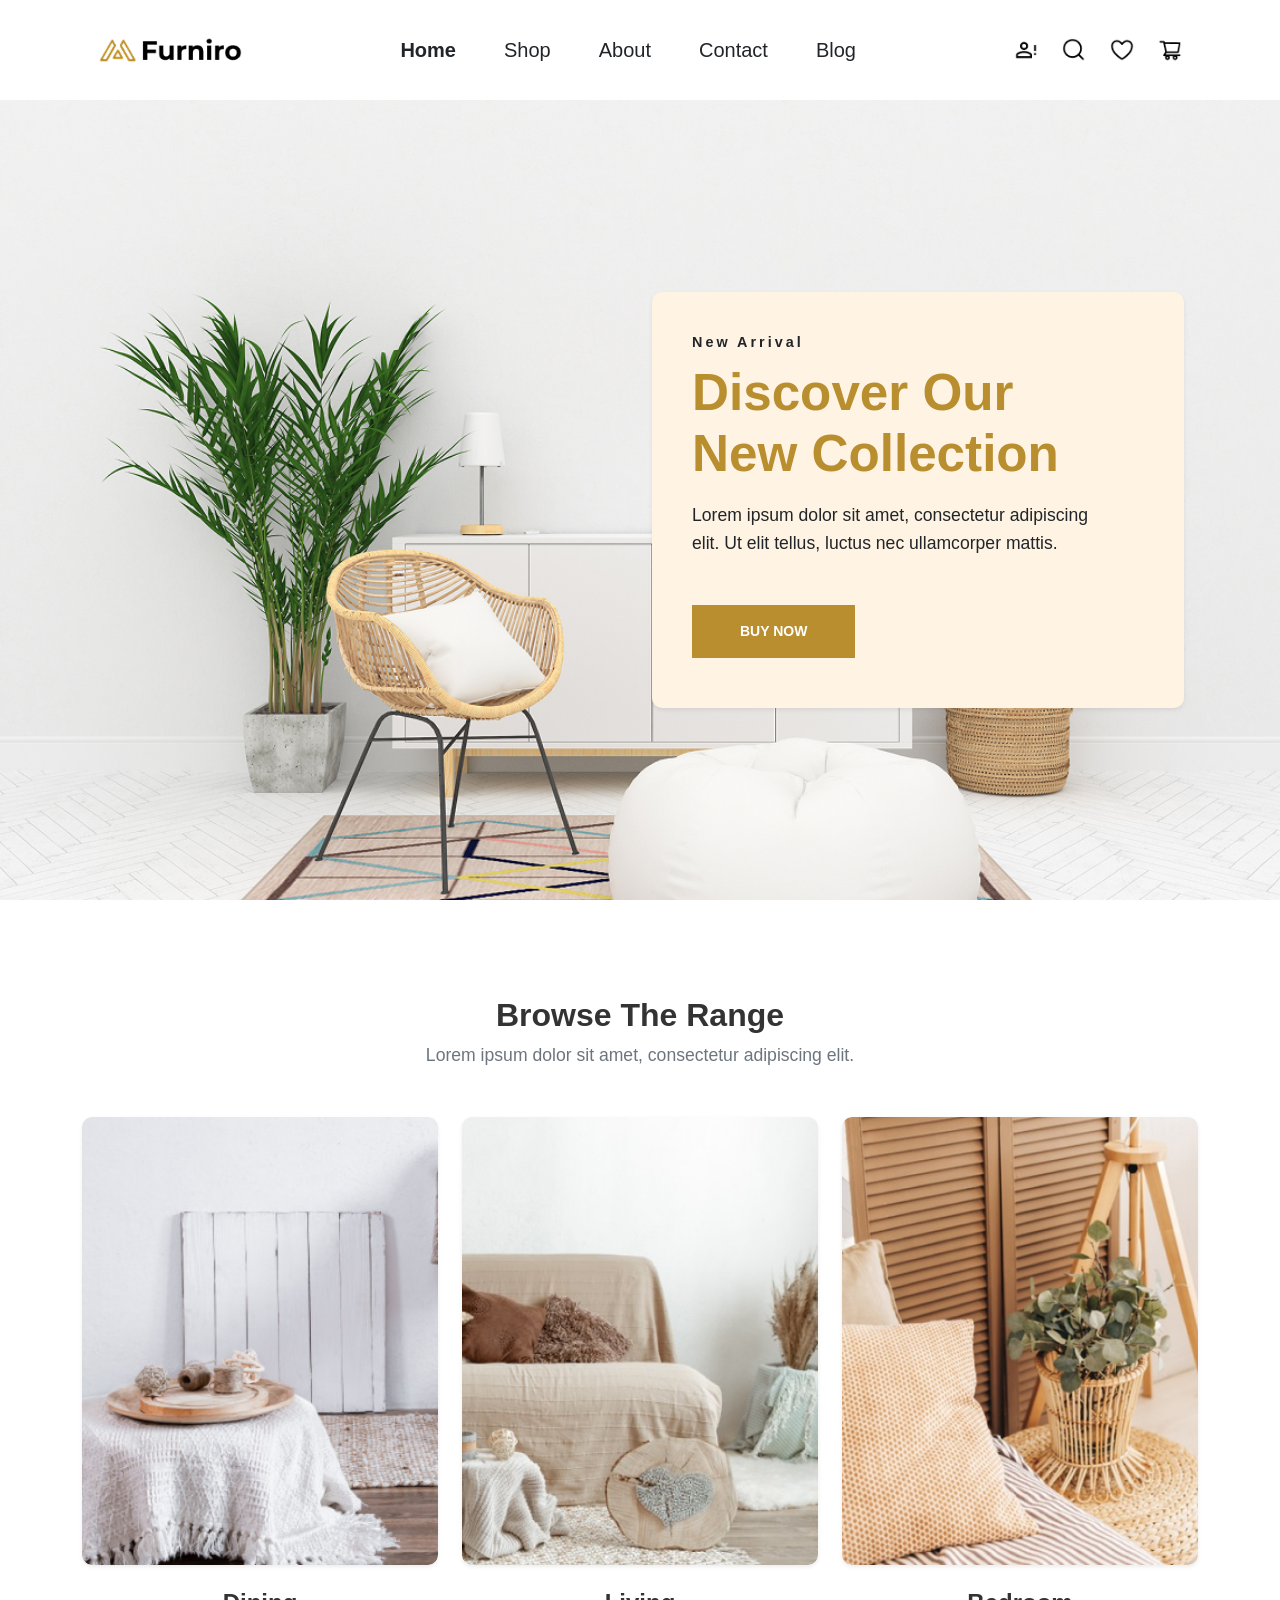
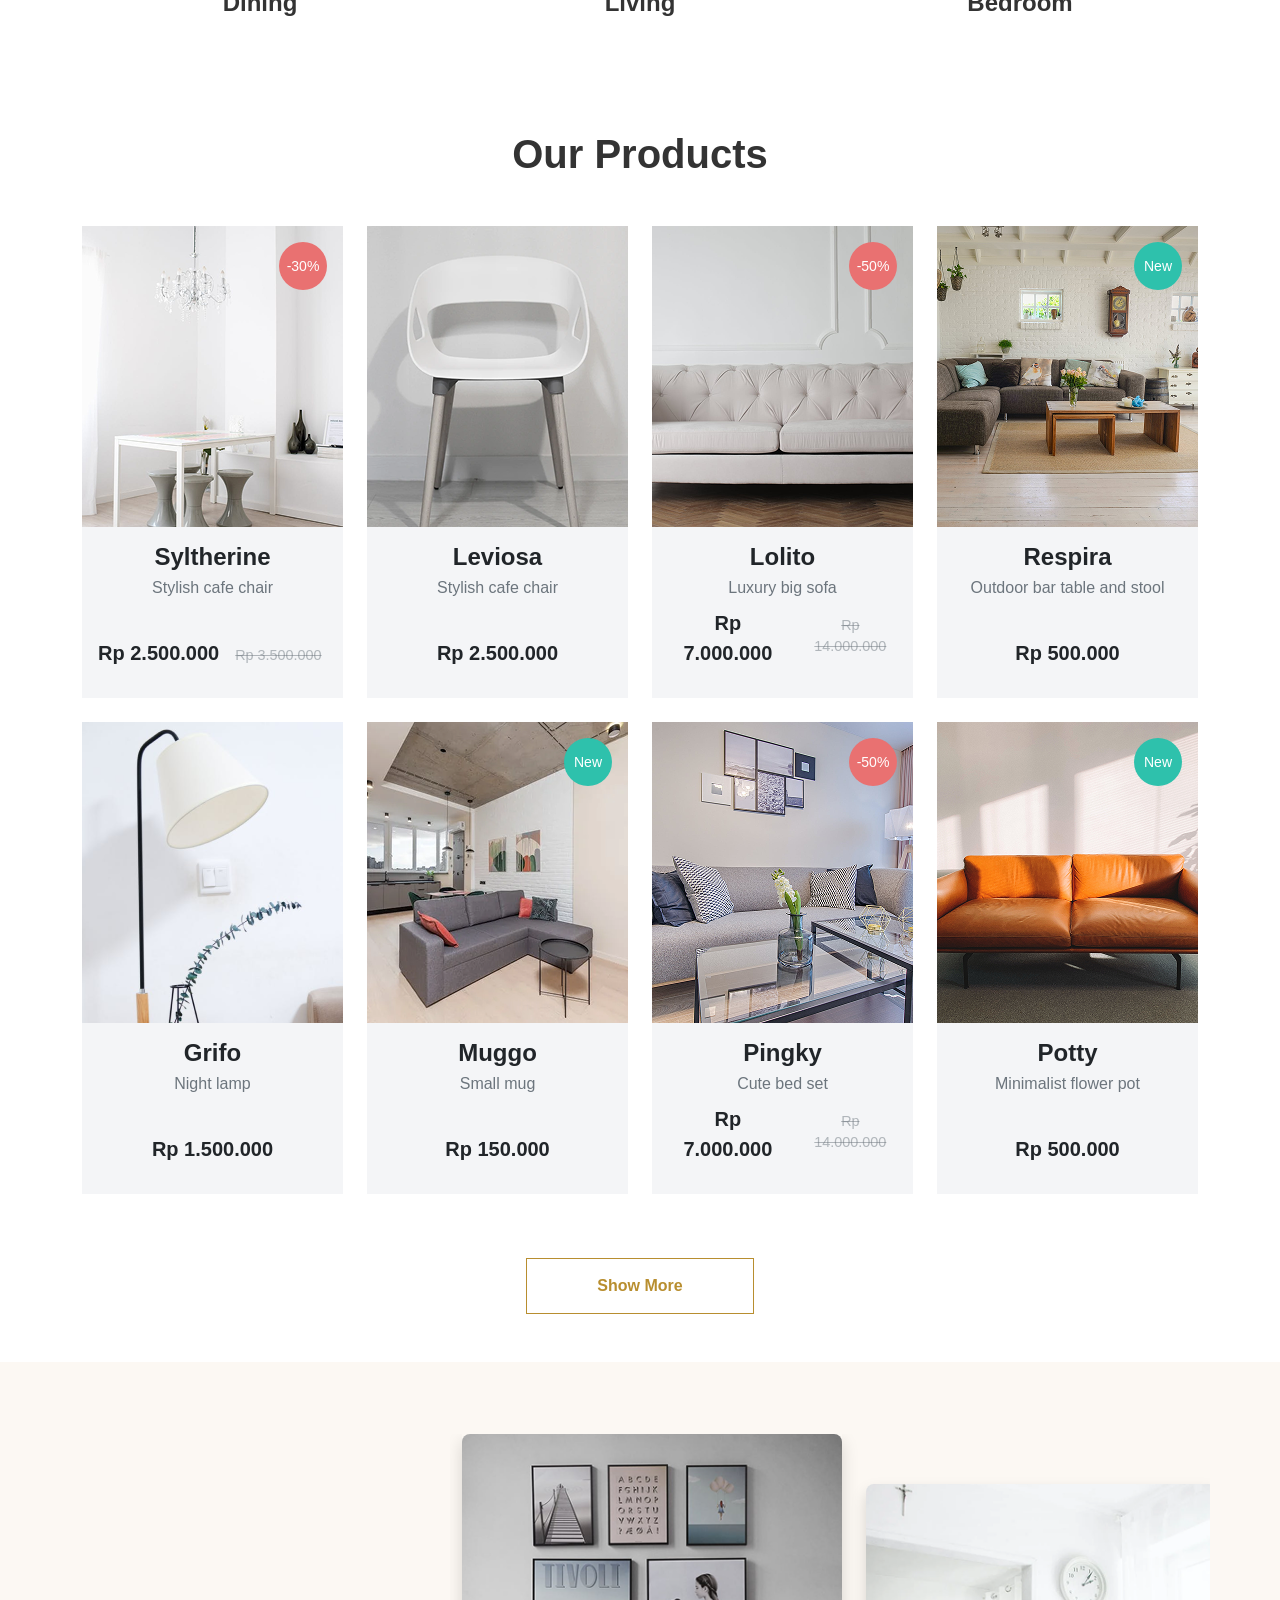
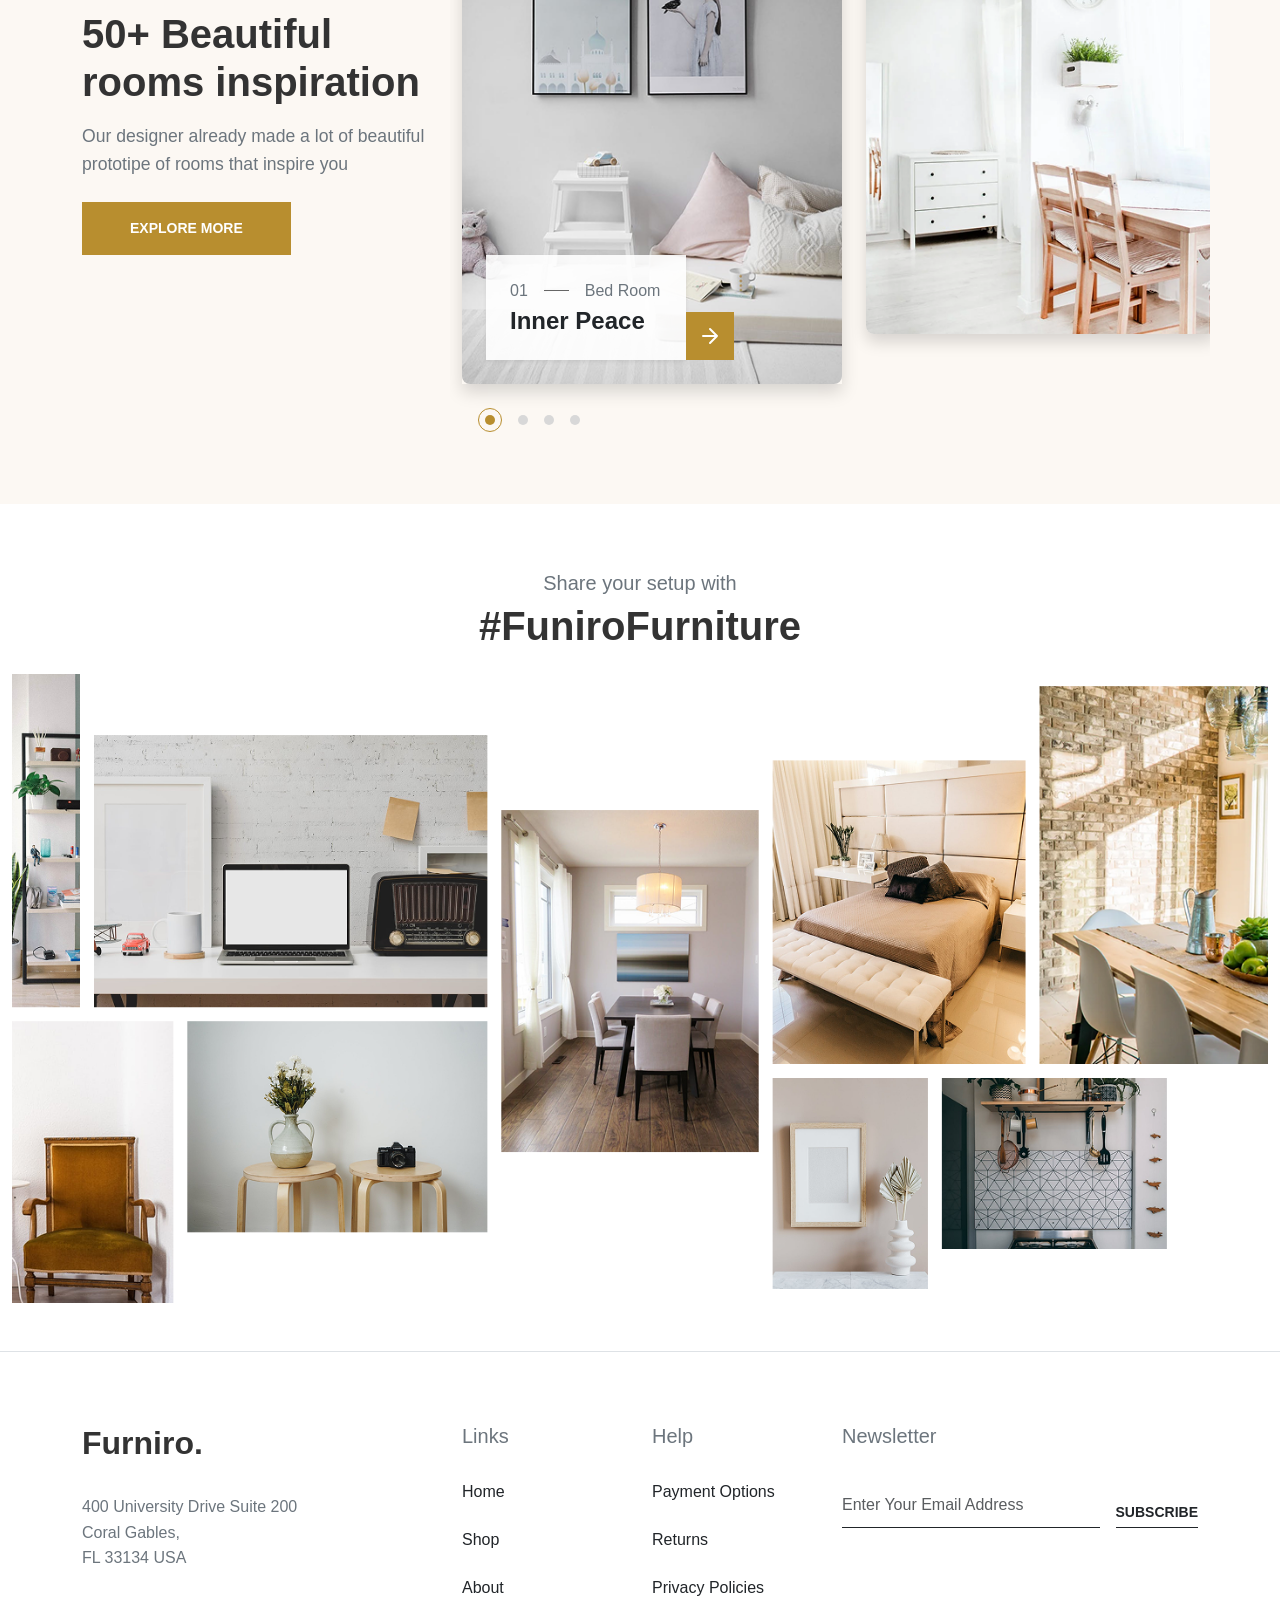
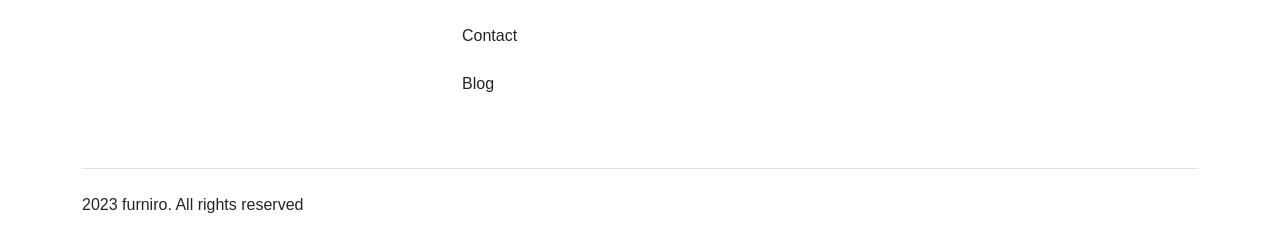
==== commit 6e01a459: "Update index.html" ====
--- a/index.html
+++ b/index.html
@@ -16,7 +16,7 @@
             <a class="navbar-brand m-0" href="#">
                 <img src="./asset/images/logo.png" alt="Furniro Logo" height="32">
             </a>
-            <div class="offcanvas offcanvas-md offcanvas-start flex-grow-1" tabindex="-1" id="offcanvasNavbar">
+            <div class="offcanvas offcanvas-md offcanvas-start flex-grow-1" tabindex="-1" id="offcanvasNavbar" data-bs-backdrop="false">
                 <div class="offcanvas-header justify-content-end pb-0">
                     <button type="button" class="btn-close fs-5" data-bs-dismiss="offcanvas"></button>
                 </div>
@@ -26,6 +26,7 @@
                         <li class="nav-item"><a class="nav-link text-dark px-0 fs-5 fs-md-6" href="shop.html">Shop</a></li>
                         <li class="nav-item"><a class="nav-link text-dark px-0 fs-5 fs-md-6" href="#">About</a></li>
                         <li class="nav-item"><a class="nav-link text-dark px-0 fs-5 fs-md-6" href="contact.html">Contact</a></li>
+                        <li class="nav-item"><a class="nav-link text-dark px-0 fs-5 fs-md-6" href="blog.html">Blog</a></li>
                     </ul>
                 </div>
             </div>
@@ -400,4 +401,4 @@
 
     <script src="https://cdn.jsdelivr.net/npm/bootstrap@5.3.0/dist/js/bootstrap.bundle.min.js"></script>
 </body>
-</html>+</html>
--- a/asset/styles/style.css
+++ b/asset/styles/style.css
@@ -1828,4 +1828,8 @@
             color: #fff;
         }
 
-/* end */+/* end */
+#offcanvasNavbar {
+  width: 75%;      
+  max-width: 75%;  
+}
